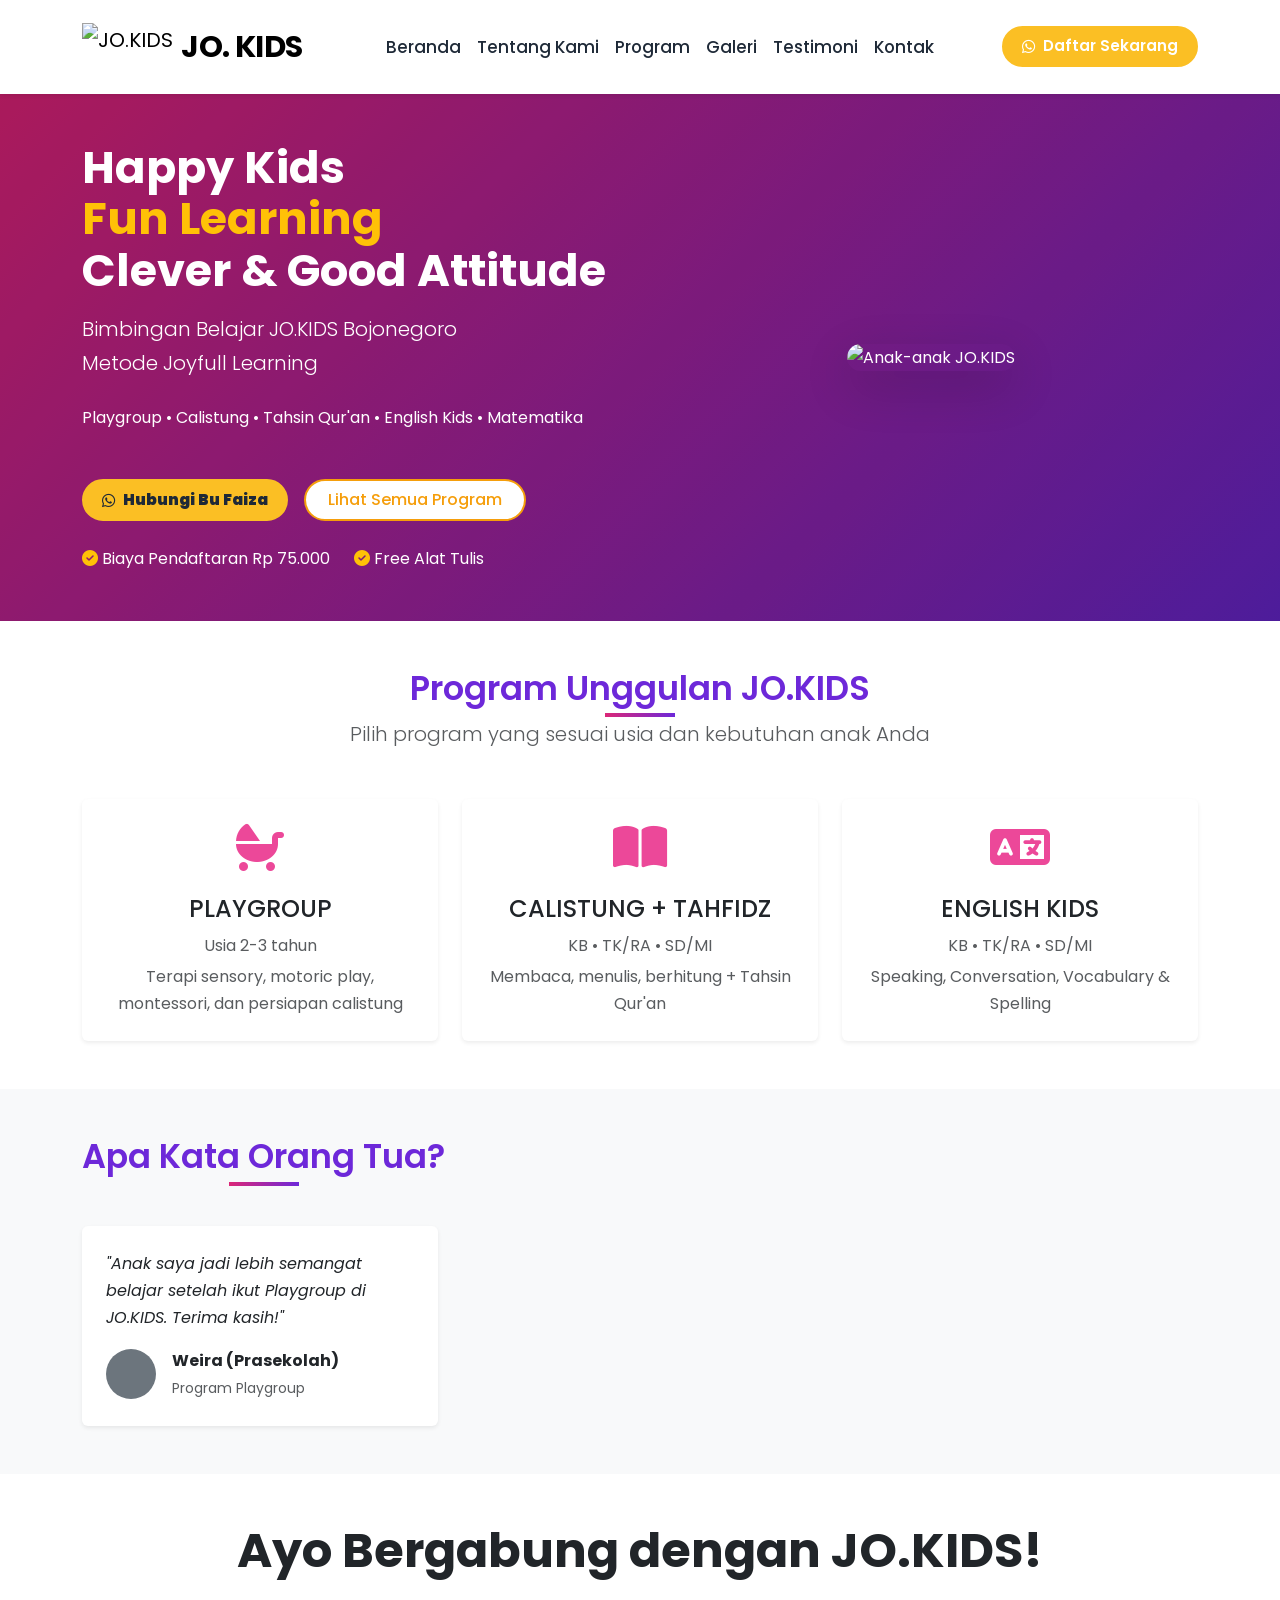
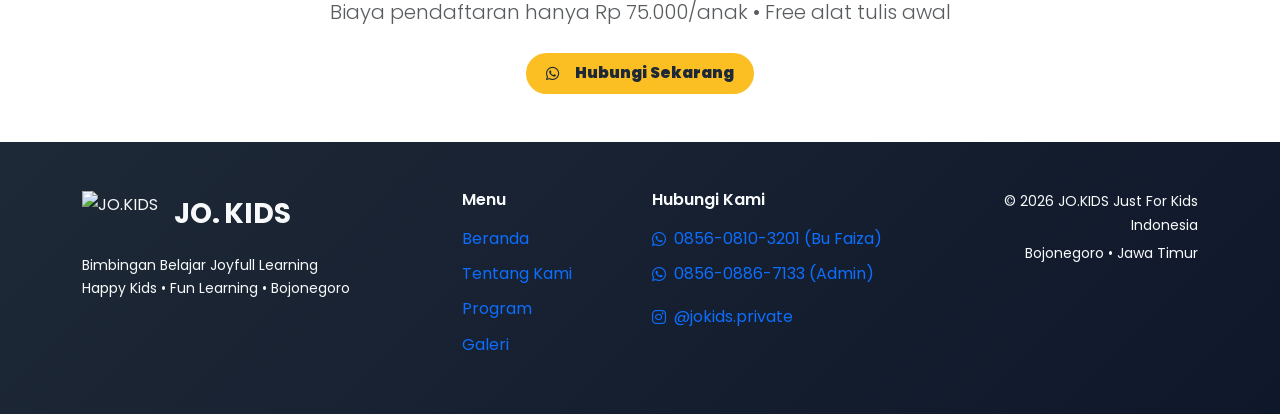
==== index.html @ 8c490994 "push ke git hub" ====
<!DOCTYPE html>
<html lang="id">

<head>
    <meta charset="UTF-8">
    <meta name="viewport" content="width=device-width, initial-scale=1.0">
    <meta name="description" content="JO.KIDS - Bimbingan Belajar Joyfull Learning di Bojonegoro">
    <title>JO.KIDS | Just For Kids Indonesia - Belajar Asyik & Menyenangkan</title>

    <!-- Bootstrap 5 -->
    <link href="https://cdn.jsdelivr.net/npm/bootstrap@5.3.3/dist/css/bootstrap.min.css" rel="stylesheet">
    <!-- Font Awesome -->
    <link rel="stylesheet" href="https://cdnjs.cloudflare.com/ajax/libs/font-awesome/6.5.1/css/all.min.css">
    <!-- Custom CSS -->
    <link rel="stylesheet" href="assets/css/style.css">
</head>

<body class="bg-light d-flex flex-column min-vh-100">

    <!-- Navbar Placeholder -->
    <div id="navbar-placeholder"></div>

    <!-- HERO SECTION - RATA KIRI -->
    <section class="hero-bg py-5">
        <div class="container">
            <div class="row align-items-center g-5">
                <div class="col-lg-6">
                    <h1 class="display-4 fw-bold mb-3">
                        Happy Kids<br>
                        <span class="text-warning">Fun Learning</span><br>
                        Clever &amp; Good Attitude
                    </h1>
                    <p class="lead mb-4">
                        Bimbingan Belajar JO.KIDS Bojonegoro<br>
                        Metode Joyfull Learning
                    </p>
                    <p class="mb-5">
                        Playgroup • Calistung • Tahsin Qur'an • English Kids • Matematika
                    </p>

                    <div class="d-flex flex-wrap gap-3">
                        <a href="https://wa.me/085608103201" target="_blank"
                            class="btn btn-whatsapp d-flex align-items-center gap-2">
                            <i class="fab fa-whatsapp"></i>
                            <div>
                                <strong>Hubungi Bu Faiza</strong><br>
                            </div>
                        </a>

                        <a href="/pages/programs/index.html" class="btn btn-outline-primary">
                            Lihat Semua Program
                        </a>
                    </div>

                    <div class="mt-4 d-flex gap-4 text-white">
                        <div><i class="fas fa-check-circle text-warning"></i> Biaya Pendaftaran Rp 75.000</div>
                        <div><i class="fas fa-check-circle text-warning"></i> Free Alat Tulis</div>
                    </div>
                </div>

                <div class="col-lg-6 text-center">
                    <img src="https://source.unsplash.com/random/700x600/?happy-kids-classroom" alt="Anak-anak JO.KIDS"
                        class="img-fluid rounded-4 shadow-lg">
                </div>
            </div>
        </div>
    </section>

    <!-- PROGRAM UNGGULAN - PAKAI BOOTSTRAP CARD -->
    <section class="py-5 bg-white">
        <div class="container">
            <div class="text-center mb-5">
                <h2 class="section-title display-5">Program Unggulan JO.KIDS</h2>
                <p class="lead text-muted">Pilih program yang sesuai usia dan kebutuhan anak Anda</p>
            </div>

            <div class="row g-4">
                <!-- Playgroup -->
                <div class="col-lg-4 col-md-6">
                    <div class="card h-100 border-0 shadow-sm">
                        <div class="card-body text-center p-4">
                            <i class="fas fa-baby-carriage fa-3x text-pink mb-4"></i>
                            <h4 class="card-title">PLAYGROUP</h4>
                            <p class="text-muted mb-1">Usia 2-3 tahun</p>
                            <p class="card-text text-muted">
                                Terapi sensory, motoric play, montessori, dan persiapan calistung
                            </p>
                        </div>
                    </div>
                </div>

                <!-- Calistung + Tahfidz -->
                <div class="col-lg-4 col-md-6">
                    <div class="card h-100 border-0 shadow-sm">
                        <div class="card-body text-center p-4">
                            <i class="fas fa-book-open fa-3x text-purple mb-4"></i>
                            <h4 class="card-title">CALISTUNG + TAHFIDZ</h4>
                            <p class="text-muted mb-1">KB • TK/RA • SD/MI</p>
                            <p class="card-text text-muted">
                                Membaca, menulis, berhitung + Tahsin Qur'an
                            </p>
                        </div>
                    </div>
                </div>

                <!-- English Kids -->
                <div class="col-lg-4 col-md-6">
                    <div class="card h-100 border-0 shadow-sm">
                        <div class="card-body text-center p-4">
                            <i class="fas fa-language fa-3x text-teal mb-4"></i>
                            <h4 class="card-title">ENGLISH KIDS</h4>
                            <p class="text-muted mb-1">KB • TK/RA • SD/MI</p>
                            <p class="card-text text-muted">
                                Speaking, Conversation, Vocabulary &amp; Spelling
                            </p>
                        </div>
                    </div>
                </div>
            </div>
        </div>
    </section>

    <!-- TESTIMONIAL - BACKGROUND WARNA -->
    <section class="py-5 testimonial-section">
        <div class="container">
            <h2 class="section-title text-center display-5 mb-5">Apa Kata Orang Tua?</h2>
            <div class="row g-4">
                <div class="col-md-4">
                    <div class="card h-100 border-0 shadow-sm p-4">
                        <p class="fst-italic">"Anak saya jadi lebih semangat belajar setelah ikut Playgroup di JO.KIDS.
                            Terima kasih!"</p>
                        <div class="d-flex align-items-center mt-auto">
                            <div class="flex-shrink-0">
                                <div class="rounded-circle bg-secondary" style="width:50px;height:50px;"></div>
                            </div>
                            <div class="ms-3">
                                <strong>Weira (Prasekolah)</strong><br>
                                <small class="text-muted">Program Playgroup</small>
                            </div>
                        </div>
                    </div>
                </div>
            </div>
        </div>
    </section>

    <!-- CTA AKHIR - TANPA BACKGROUND WARNA -->
    <section class="py-5 bg-white">
        <div class="container text-center">
            <h2 class="display-5 fw-bold mb-3 text-dark">Ayo Bergabung dengan JO.KIDS!</h2>
            <p class="lead mb-4 text-muted">Biaya pendaftaran hanya Rp 75.000/anak • Free alat tulis awal</p>

            <a href="https://wa.me/085608103201" target="_blank"
                class="btn btn-whatsapp btn-md d-inline-flex align-items-center gap-3">
                <i class="fab fa-whatsapp"></i>
                <div class="text-start">
                    <strong>Hubungi Sekarang</strong><br>
                </div>
            </a>
        </div>
    </section>

    <!-- Footer Placeholder -->
    <div id="footer-placeholder" class="mt-auto"></div>

    <script src="https://cdn.jsdelivr.net/npm/bootstrap@5.3.3/dist/js/bootstrap.bundle.min.js"></script>
    <script src="assets/js/main.js"></script>
    <script src="assets/js/navbar.js"></script>
    <script src="assets/js/footer.js"></script>
</body>

</html>
---- assets/css/style.css ----
/* =============================================
   JO.KIDS - CSS FINAL (Clean & Organized)
   ============================================= */

@import url('https://fonts.googleapis.com/css2?family=Poppins:wght@400;500;600;700&display=swap');

:root {
    --pink: #db2777;
    --purple: #6d28d9;
    --dark: #1e2937;
}

/* ====================== GLOBAL ====================== */
* {
    margin: 0;
    padding: 0;
    box-sizing: border-box;
}

body {
    font-family: 'Poppins', sans-serif;
    line-height: 1.7;
    color: #333;
}

/* ====================== NAVBAR ====================== */
.navbar {
    padding: 16px 0;
    box-shadow: 0 4px 15px rgba(0, 0, 0, 0.07);
}

.navbar-brand img {
    height: 48px;
}

.navbar-brand span {
    font-size: 1.9rem;
    font-weight: 700;
    letter-spacing: -0.5px;
}

.nav-link {
    font-weight: 500;
    color: var(--dark) !important;
    font-size: 1.05rem;
    padding: 10px 18px;
}

.nav-link:hover,
.nav-link.active {
    color: var(--pink) !important;
}

/* ====================== HERO ====================== */
.hero-bg {
    background: linear-gradient(135deg, #c81e6b, #5b21b6);
    color: white;
    padding: 140px 0 120px;
    position: relative;
}

.hero-bg::before {
    content: '';
    position: absolute;
    top: 0;
    left: 0;
    width: 100%;
    height: 100%;
    background: rgba(0, 0, 0, 0.15);
    z-index: 1;
}

.hero-bg>* {
    position: relative;
    z-index: 2;
}

.hero-bg h1 {
    font-size: 2.8rem;
    font-weight: 700;
    line-height: 1.15;
    text-align: left;
}

/* ====================== BUTTONS ====================== */
.btn-whatsapp {
    background-color: #fbbf24;
    color: #1e2937;
    border: 2px solid #fbbf24;
    font-weight: 600;
    border-radius: 50px;
    padding: 7px 18px;
    font-size: 0.95rem;
    transition: all 0.3s ease;
}

.btn-whatsapp:hover {
    background-color: #f59e0b;
    color: white;
    transform: scale(1.05);
}

.btn-outline-primary {
    background-color: white;
    color: #f59e0b;
    border: 2px solid #f59e0b;
    font-weight: 500;
    border-radius: 50px;
    padding: 7px 22px;
    transition: all 0.3s ease;
}

.btn-outline-primary:hover {
    background-color: #f59e0b;
    color: white;
}

/* ====================== SECTION TITLE ====================== */
.section-title {
    color: var(--purple);
    font-size: 2.1rem;
    font-weight: 600;
    position: relative;
    display: inline-block;
}

.section-title:after {
    content: '';
    position: absolute;
    bottom: -8px;
    left: 50%;
    transform: translateX(-50%);
    width: 70px;
    height: 3.5px;
    background: linear-gradient(to right, var(--pink), var(--purple));
}

/* ====================== PROGRAM UNGGULAN - RE-DESAIN TOTAL FRESH ====================== */
.fresh-program {
    display: flex;
    gap: 24px;
    padding: 32px 28px;
    background: white;
    border-radius: 24px;
    box-shadow: 0 10px 35px rgba(0, 0, 0, 0.07);
    transition: all 0.4s ease;
    height: 100%;
    align-items: flex-start;
}

.fresh-program:hover {
    transform: translateY(-12px);
    box-shadow: 0 25px 50px rgba(219, 39, 119, 0.18);
}

.fresh-icon {
    font-size: 3.5rem;
    flex-shrink: 0;
    width: 75px;
}

.fresh-program h4 {
    font-size: 1.45rem;
    font-weight: 700;
    margin-bottom: 6px;
}

.fresh-program p {
    font-size: 0.98rem;
    line-height: 1.5;
}

/* ====================== FOOTER ====================== */
footer {
    background: linear-gradient(135deg, #1e2937, #0f172a);
    color: #e2e8f0;
    padding: 70px 0 40px;
}

footer a:hover {
    color: #ec4899;
}

/* ====================== RESPONSIVE ====================== */
@media (max-width: 992px) {
    .hero-bg h1 {
        font-size: 2.4rem;
    }
}

@media (max-width: 768px) {
    .hero-bg {
        padding: 100px 0 80px;
    }
}

/* Utility */
.bg-light {
    background-color: #f8f9fa !important;
}

/* ====================== WARNA ICON PROGRAM ====================== */

/* Playgroup - Pink */
.card:nth-child(1) i {
    color: #ec4899 !important;
}

/* Calistung + Tahfidz - Ungu */
.card:nth-child(2) i {
    color: #6d28d9 !important;
}

/* English Kids - Teal / Biru Muda */
.card:nth-child(3) i {
    color: #14b8a6 !important;
}

/* Bonus: Icon lebih besar saat hover */
.card i {
    transition: all 0.3s ease;
}

.card:hover i {
    transform: scale(1.2);
}

/* ====================== ANIMASI CARD PROGRAM UNGGULAN ====================== */
.card {
    transition: all 0.4s cubic-bezier(0.4, 0, 0.2, 1);
}

.card:hover {
    transform: translateY(-18px);
    box-shadow: 0 25px 50px rgba(0, 0, 0, 0.15);
}

.card i {
    transition: all 0.4s cubic-bezier(0.4, 0, 0.2, 1);
}

.card:hover i {
    transform: scale(1.2) rotate(8deg);
}
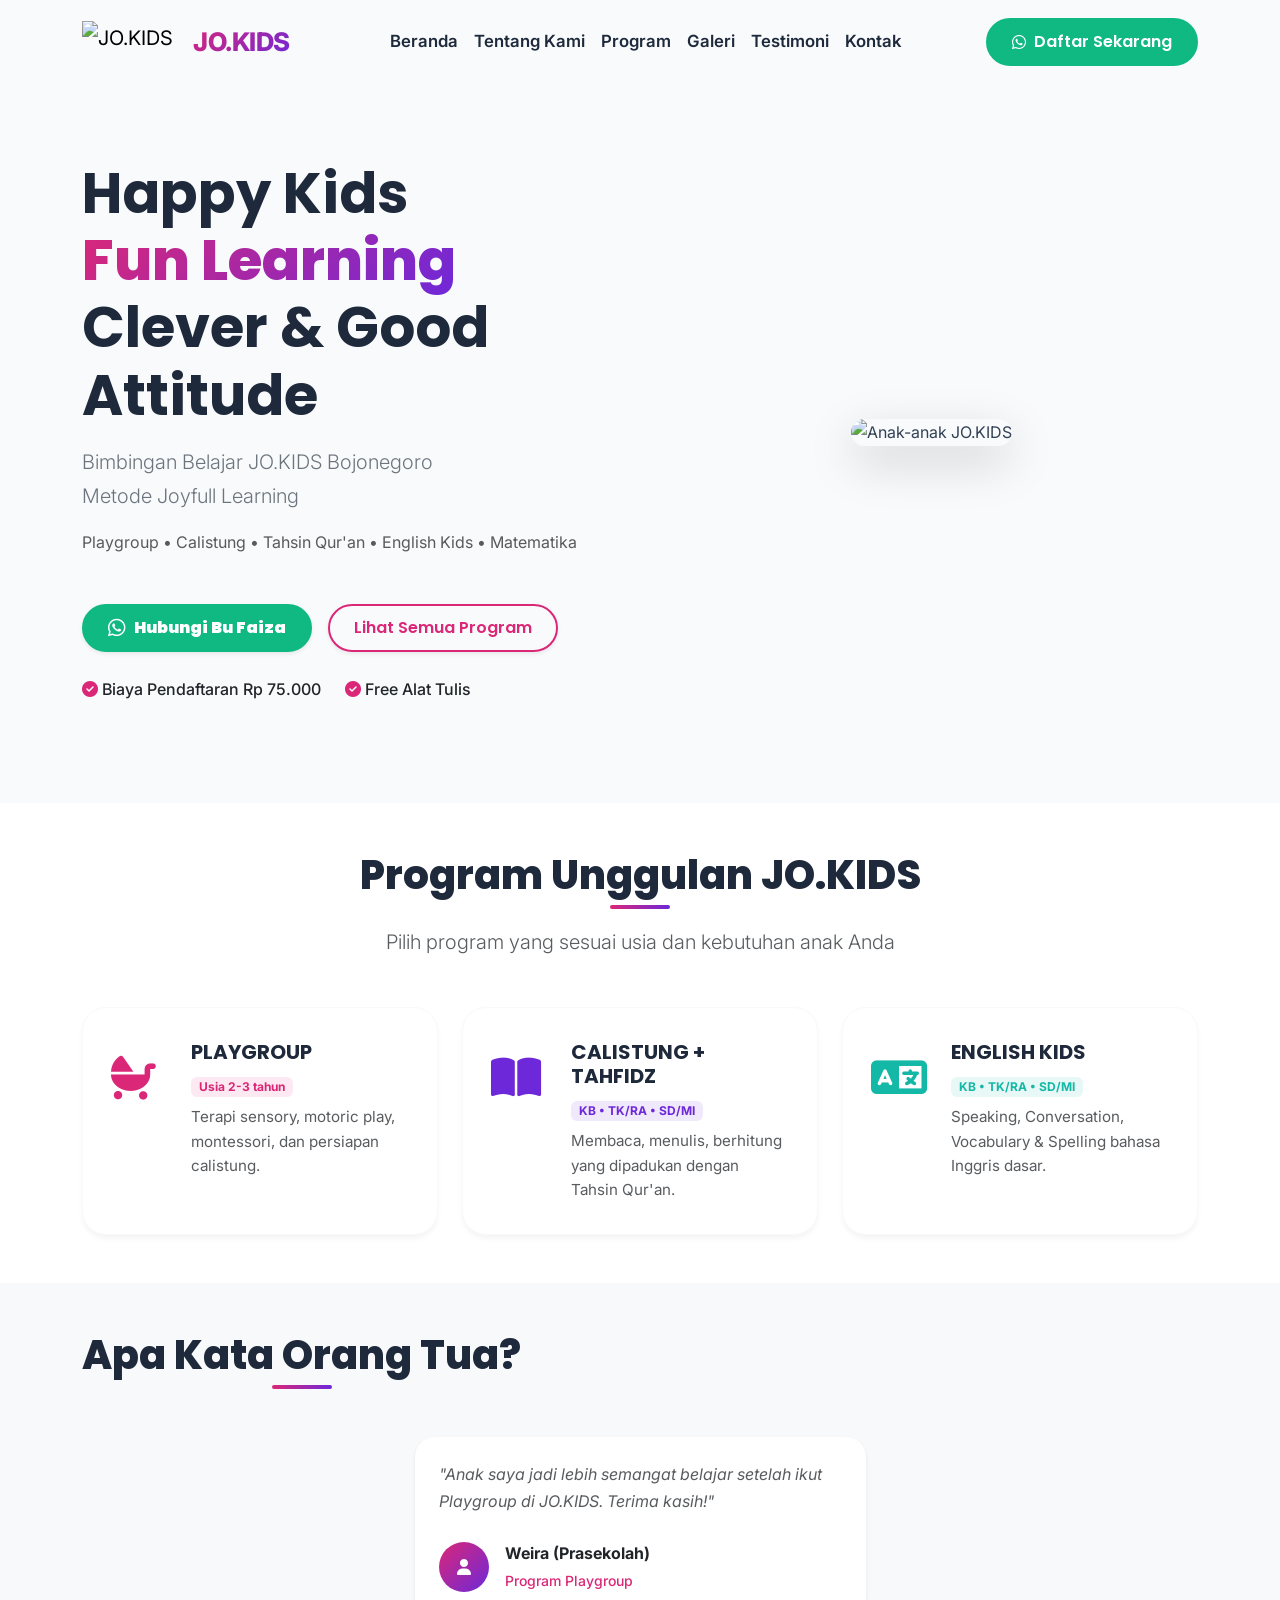
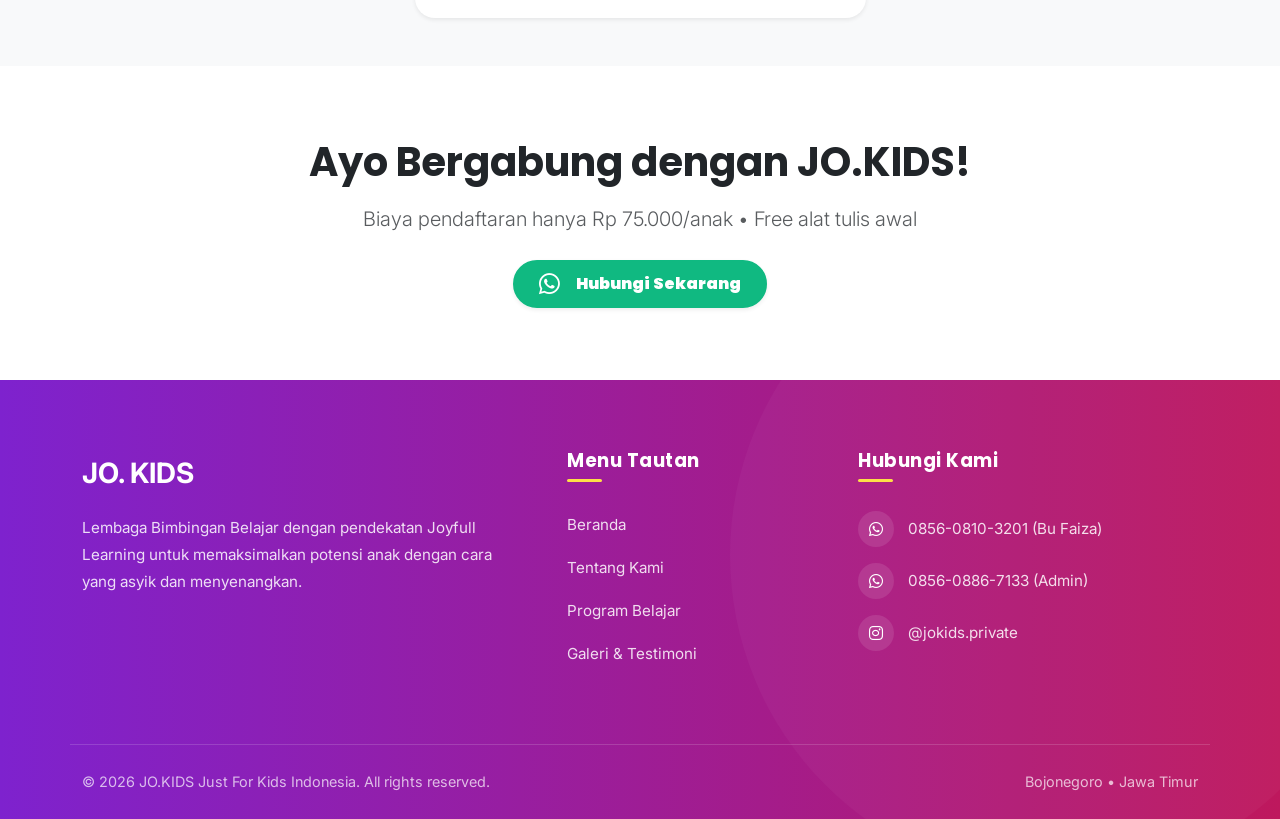
==== commit 83df58a3: "update jokids tampilan" ====
--- a/index.html
+++ b/index.html
@@ -20,70 +20,74 @@
     <!-- Navbar Placeholder -->
     <div id="navbar-placeholder"></div>
 
-    <!-- HERO SECTION - RATA KIRI -->
-    <section class="hero-bg py-5">
+    <!-- HERO SECTION - HAPUS py-5 AGAR TIDAK NABRAK NAVBAR -->
+    <section class="hero-bg">
         <div class="container">
             <div class="row align-items-center g-5">
                 <div class="col-lg-6">
-                    <h1 class="display-4 fw-bold mb-3">
+                    <h1 class="display-4 fw-bold mb-3 hero-title">
                         Happy Kids<br>
-                        <span class="text-warning">Fun Learning</span><br>
+                        <span class="text-gradient">Fun Learning</span><br>
                         Clever &amp; Good Attitude
                     </h1>
-                    <p class="lead mb-4">
+                    <p class="lead mb-3 text-secondary">
                         Bimbingan Belajar JO.KIDS Bojonegoro<br>
                         Metode Joyfull Learning
                     </p>
-                    <p class="mb-5">
+                    <p class="mb-5 text-muted">
                         Playgroup • Calistung • Tahsin Qur'an • English Kids • Matematika
                     </p>
 
                     <div class="d-flex flex-wrap gap-3">
                         <a href="https://wa.me/085608103201" target="_blank"
-                            class="btn btn-whatsapp d-flex align-items-center gap-2">
-                            <i class="fab fa-whatsapp"></i>
+                            class="btn btn-whatsapp d-flex align-items-center gap-2 shadow-sm">
+                            <i class="fab fa-whatsapp fs-5"></i>
                             <div>
-                                <strong>Hubungi Bu Faiza</strong><br>
+                                <strong>Hubungi Bu Faiza</strong>
                             </div>
                         </a>
 
-                        <a href="/pages/programs/index.html" class="btn btn-outline-primary">
+                        <a href="pages/programs/index.html" class="btn btn-outline-primary shadow-sm">
                             Lihat Semua Program
                         </a>
                     </div>
 
-                    <div class="mt-4 d-flex gap-4 text-white">
-                        <div><i class="fas fa-check-circle text-warning"></i> Biaya Pendaftaran Rp 75.000</div>
-                        <div><i class="fas fa-check-circle text-warning"></i> Free Alat Tulis</div>
+                    <!-- Info Ekstra - Warna disesuaikan untuk background terang -->
+                    <div class="mt-4 d-flex gap-4 text-dark fw-medium">
+                        <div><i class="fas fa-check-circle text-pink"></i> Biaya Pendaftaran Rp 75.000</div>
+                        <div><i class="fas fa-check-circle text-pink"></i> Free Alat Tulis</div>
                     </div>
                 </div>
 
                 <div class="col-lg-6 text-center">
-                    <img src="https://source.unsplash.com/random/700x600/?happy-kids-classroom" alt="Anak-anak JO.KIDS"
-                        class="img-fluid rounded-4 shadow-lg">
+                    <!-- Tambahkan sedikit efek float pada gambar agar terasa hidup -->
+                    <img src="https://images.unsplash.com/photo-1503676260728-1c00da094a0b?q=80&w=700&auto=format&fit=crop"
+                        alt="Anak-anak JO.KIDS" class="img-fluid rounded-4 shadow-lg hero-img">
                 </div>
             </div>
         </div>
     </section>
 
-    <!-- PROGRAM UNGGULAN - PAKAI BOOTSTRAP CARD -->
+    <!-- PROGRAM UNGGULAN - MENGGUNAKAN CLASS .FRESH-PROGRAM -->
     <section class="py-5 bg-white">
         <div class="container">
             <div class="text-center mb-5">
-                <h2 class="section-title display-5">Program Unggulan JO.KIDS</h2>
-                <p class="lead text-muted">Pilih program yang sesuai usia dan kebutuhan anak Anda</p>
+                <h2 class="section-title display-6">Program Unggulan JO.KIDS</h2>
+                <p class="lead text-muted mt-2">Pilih program yang sesuai usia dan kebutuhan anak Anda</p>
             </div>
 
-            <div class="row g-4">
+            <div class="row g-4 align-items-stretch">
                 <!-- Playgroup -->
                 <div class="col-lg-4 col-md-6">
-                    <div class="card h-100 border-0 shadow-sm">
-                        <div class="card-body text-center p-4">
-                            <i class="fas fa-baby-carriage fa-3x text-pink mb-4"></i>
-                            <h4 class="card-title">PLAYGROUP</h4>
-                            <p class="text-muted mb-1">Usia 2-3 tahun</p>
-                            <p class="card-text text-muted">
-                                Terapi sensory, motoric play, montessori, dan persiapan calistung
+                    <div class="fresh-program border border-light">
+                        <div class="fresh-icon" style="color: var(--pink);">
+                            <i class="fas fa-baby-carriage"></i>
+                        </div>
+                        <div>
+                            <h4>PLAYGROUP</h4>
+                            <span class="badge bg-pink-light text-pink mb-2">Usia 2-3 tahun</span>
+                            <p class="text-muted mb-0">
+                                Terapi sensory, motoric play, montessori, dan persiapan calistung.
                             </p>
                         </div>
                     </div>
@@ -91,13 +95,15 @@
 
                 <!-- Calistung + Tahfidz -->
                 <div class="col-lg-4 col-md-6">
-                    <div class="card h-100 border-0 shadow-sm">
-                        <div class="card-body text-center p-4">
-                            <i class="fas fa-book-open fa-3x text-purple mb-4"></i>
-                            <h4 class="card-title">CALISTUNG + TAHFIDZ</h4>
-                            <p class="text-muted mb-1">KB • TK/RA • SD/MI</p>
-                            <p class="card-text text-muted">
-                                Membaca, menulis, berhitung + Tahsin Qur'an
+                    <div class="fresh-program border border-light">
+                        <div class="fresh-icon" style="color: var(--purple);">
+                            <i class="fas fa-book-open"></i>
+                        </div>
+                        <div>
+                            <h4>CALISTUNG + TAHFIDZ</h4>
+                            <span class="badge bg-purple-light text-purple mb-2">KB • TK/RA • SD/MI</span>
+                            <p class="text-muted mb-0">
+                                Membaca, menulis, berhitung yang dipadukan dengan Tahsin Qur'an.
                             </p>
                         </div>
                     </div>
@@ -105,13 +111,15 @@
 
                 <!-- English Kids -->
                 <div class="col-lg-4 col-md-6">
-                    <div class="card h-100 border-0 shadow-sm">
-                        <div class="card-body text-center p-4">
-                            <i class="fas fa-language fa-3x text-teal mb-4"></i>
-                            <h4 class="card-title">ENGLISH KIDS</h4>
-                            <p class="text-muted mb-1">KB • TK/RA • SD/MI</p>
-                            <p class="card-text text-muted">
-                                Speaking, Conversation, Vocabulary &amp; Spelling
+                    <div class="fresh-program border border-light">
+                        <div class="fresh-icon" style="color: var(--teal);">
+                            <i class="fas fa-language"></i>
+                        </div>
+                        <div>
+                            <h4>ENGLISH KIDS</h4>
+                            <span class="badge bg-teal-light text-teal mb-2">KB • TK/RA • SD/MI</span>
+                            <p class="text-muted mb-0">
+                                Speaking, Conversation, Vocabulary & Spelling bahasa Inggris dasar.
                             </p>
                         </div>
                     </div>
@@ -120,22 +128,26 @@
         </div>
     </section>
 
-    <!-- TESTIMONIAL - BACKGROUND WARNA -->
-    <section class="py-5 testimonial-section">
+    <!-- TESTIMONIAL -->
+    <section class="py-5 testimonial-section bg-light">
         <div class="container">
-            <h2 class="section-title text-center display-5 mb-5">Apa Kata Orang Tua?</h2>
-            <div class="row g-4">
-                <div class="col-md-4">
-                    <div class="card h-100 border-0 shadow-sm p-4">
-                        <p class="fst-italic">"Anak saya jadi lebih semangat belajar setelah ikut Playgroup di JO.KIDS.
-                            Terima kasih!"</p>
+            <h2 class="section-title text-center display-6 mb-5">Apa Kata Orang Tua?</h2>
+            <div class="row g-4 justify-content-center">
+                <div class="col-md-5">
+                    <div class="card h-100 border-0 shadow-sm p-4 testimo-card">
+                        <p class="fst-italic text-muted mb-4">"Anak saya jadi lebih semangat belajar setelah ikut
+                            Playgroup di JO.KIDS. Terima kasih!"</p>
                         <div class="d-flex align-items-center mt-auto">
                             <div class="flex-shrink-0">
-                                <div class="rounded-circle bg-secondary" style="width:50px;height:50px;"></div>
+                                <!-- Placeholder untuk foto testimoni -->
+                                <div class="rounded-circle d-flex justify-content-center align-items-center text-white"
+                                    style="width:50px;height:50px; background: linear-gradient(135deg, var(--pink), var(--purple));">
+                                    <i class="fas fa-user"></i>
+                                </div>
                             </div>
                             <div class="ms-3">
-                                <strong>Weira (Prasekolah)</strong><br>
-                                <small class="text-muted">Program Playgroup</small>
+                                <strong class="text-dark">Weira (Prasekolah)</strong><br>
+                                <small class="text-pink fw-medium">Program Playgroup</small>
                             </div>
                         </div>
                     </div>
@@ -144,17 +156,17 @@
         </div>
     </section>
 
-    <!-- CTA AKHIR - TANPA BACKGROUND WARNA -->
+    <!-- CTA AKHIR -->
     <section class="py-5 bg-white">
-        <div class="container text-center">
-            <h2 class="display-5 fw-bold mb-3 text-dark">Ayo Bergabung dengan JO.KIDS!</h2>
+        <div class="container text-center py-4">
+            <h2 class="display-6 fw-bold mb-3 text-dark">Ayo Bergabung dengan JO.KIDS!</h2>
             <p class="lead mb-4 text-muted">Biaya pendaftaran hanya Rp 75.000/anak • Free alat tulis awal</p>
 
             <a href="https://wa.me/085608103201" target="_blank"
-                class="btn btn-whatsapp btn-md d-inline-flex align-items-center gap-3">
-                <i class="fab fa-whatsapp"></i>
+                class="btn btn-whatsapp btn-lg d-inline-flex align-items-center gap-3 shadow-sm px-4">
+                <i class="fab fa-whatsapp fs-4"></i>
                 <div class="text-start">
-                    <strong>Hubungi Sekarang</strong><br>
+                    <strong class="d-block">Hubungi Sekarang</strong>
                 </div>
             </a>
         </div>
--- a/assets/css/style.css
+++ b/assets/css/style.css
@@ -2,12 +2,14 @@
    JO.KIDS - CSS FINAL (Clean & Organized)
    ============================================= */
 
-@import url('https://fonts.googleapis.com/css2?family=Poppins:wght@400;500;600;700&display=swap');
+@import url('https://fonts.googleapis.com/css2?family=Poppins:wght@400;500;600;700;800&family=Inter:wght@400;500&display=swap');
 
 :root {
     --pink: #db2777;
     --purple: #6d28d9;
-    --dark: #1e2937;
+    --teal: #14b8a6;
+    --dark: #1e293b;
+    --light-bg: #f8fafc;
 }
 
 /* ====================== GLOBAL ====================== */
@@ -18,32 +20,113 @@
 }
 
 body {
+    font-family: 'Inter', sans-serif;
+    line-height: 1.7;
+    color: #334155;
+    background-color: var(--light-bg);
+    /* Set padding 0 di body, biarkan Hero Section yang mengatur jarak aman */
+    padding-top: 0;
+}
+
+h1,
+h2,
+h3,
+h4,
+h5,
+h6 {
     font-family: 'Poppins', sans-serif;
-    line-height: 1.7;
-    color: #333;
-}
-
-/* ====================== NAVBAR ====================== */
+    color: var(--dark);
+}
+
+/* Utility Warna Khusus & Badge */
+.text-pink {
+    color: var(--pink) !important;
+}
+
+.text-purple {
+    color: var(--purple) !important;
+}
+
+.text-teal {
+    color: var(--teal) !important;
+}
+
+.bg-pink-light {
+    background-color: rgba(219, 39, 119, 0.1) !important;
+}
+
+.bg-purple-light {
+    background-color: rgba(109, 40, 217, 0.1) !important;
+}
+
+.bg-teal-light {
+    background-color: rgba(20, 184, 166, 0.1) !important;
+}
+
+
+/* ====================== NAVBAR (State Awal: Transparan) ====================== */
 .navbar {
-    padding: 16px 0;
-    box-shadow: 0 4px 15px rgba(0, 0, 0, 0.07);
+    padding: 15px 0;
+    /* Ukuran padding dibuat tetap 15px */
+    background-color: transparent !important;
+    box-shadow: none;
+    border-bottom: none;
+    position: fixed;
+    top: 0;
+    width: 100%;
+    z-index: 1050;
+    transition: all 0.4s ease-in-out;
+}
+
+.navbar-brand {
+    display: flex;
+    align-items: center;
+    gap: 12px;
+    text-decoration: none;
 }
 
 .navbar-brand img {
-    height: 48px;
+    height: 42px;
+    /* Ukuran gambar tetap */
+    object-fit: contain;
 }
 
 .navbar-brand span {
-    font-size: 1.9rem;
-    font-weight: 700;
+    font-size: 1.6rem;
+    /* Ukuran teks logo tetap */
+    font-weight: 800;
     letter-spacing: -0.5px;
+    background: linear-gradient(135deg, var(--pink), var(--purple));
+    -webkit-background-clip: text;
+    -webkit-text-fill-color: transparent;
+    transition: all 0.4s ease;
 }
 
 .nav-link {
-    font-weight: 500;
+    font-weight: 600;
     color: var(--dark) !important;
     font-size: 1.05rem;
     padding: 10px 18px;
+    position: relative;
+    transition: all 0.3s ease;
+}
+
+.nav-link::after {
+    content: '';
+    position: absolute;
+    width: 0;
+    height: 3px;
+    bottom: 2px;
+    left: 50%;
+    background: linear-gradient(to right, var(--pink), var(--purple));
+    transition: all 0.3s ease;
+    transform: translateX(-50%);
+    border-radius: 2px;
+}
+
+.nav-link:hover::after,
+.nav-link.active::after {
+    width: 60%;
 }
 
 .nav-link:hover,
@@ -51,194 +134,406 @@
     color: var(--pink) !important;
 }
 
-/* ====================== HERO ====================== */
+.navbar-toggler i {
+    color: var(--dark);
+    transition: color 0.3s ease;
+}
+
+/* ====================== NAVBAR (State Saat Di-Scroll: GRADASI ALA FOOTER) ====================== */
+.navbar.scrolled {
+    padding: 15px 0;
+    /* Ini rahasianya: Gradasi persis seperti footer! */
+    background: linear-gradient(to right, #7e22ce, #be185d) !important;
+    box-shadow: 0 4px 20px rgba(0, 0, 0, 0.15);
+    /* Menghilangkan border gradasi bawah karena background-nya sudah gradasi */
+    border-image: none;
+    border-bottom: none;
+}
+
+/* Teks Logo jadi putih bersih saat di-scroll */
+.navbar.scrolled .navbar-brand span {
+    background: none !important;
+    -webkit-text-fill-color: #ffffff !important;
+    color: #ffffff !important;
+    font-size: 1.6rem;
+}
+
+/* Teks Menu jadi putih agak transparan */
+.navbar.scrolled .nav-link {
+    color: rgba(255, 255, 255, 0.9) !important;
+}
+
+/* Teks Menu jadi putih solid saat di-hover/aktif */
+.navbar.scrolled .nav-link:hover,
+.navbar.scrolled .nav-link.active {
+    color: #ffffff !important;
+}
+
+/* Garis bawah menu saat di-hover menjadi kuning agar kontras dengan gradasi background */
+.navbar.scrolled .nav-link::after {
+    background: #fde047;
+}
+
+/* Icon Hamburger (Mobile) jadi putih */
+.navbar.scrolled .navbar-toggler i {
+    color: #ffffff;
+}
+
+/* ====================== TOMBOL WA DI NAVBAR SAAT DI-SCROLL ====================== */
+/* Tombol diubah menjadi Outline Putih agar elegan di atas background gradasi */
+.navbar.scrolled .btn-whatsapp {
+    background-color: transparent !important;
+    color: #ffffff !important;
+    border: 2px solid #ffffff !important;
+}
+
+/* Saat di-hover, tombol WA jadi kuning */
+.navbar.scrolled .btn-whatsapp:hover {
+    background-color: #fde047 !important;
+    border-color: #fde047 !important;
+    color: #1e293b !important;
+    /* Teks jadi gelap agar terbaca jelas di atas kuning */
+}
+
+/* ====================== TOMBOL NAVBAR FIX ====================== */
+.btn-whatsapp {
+    background-color: #10b981;
+    color: #ffffff !important;
+    /* Paksa warna teks jadi putih di awal */
+    border: 2px solid #10b981;
+    font-family: 'Poppins', sans-serif;
+    font-weight: 600;
+    padding: 8px 24px;
+    font-size: 1rem;
+    transition: all 0.3s ease;
+}
+
+.btn-whatsapp:hover {
+    background-color: #059669;
+    border-color: #059669;
+    color: #ffffff !important;
+    transform: translateY(-3px);
+    box-shadow: 0 10px 20px rgba(16, 185, 129, 0.2);
+}
+
+.navbar.scrolled .btn-whatsapp {
+    background-color: #ffffff !important;
+    color: var(--purple) !important;
+    /* Saat scroll, teks tombol WA jadi ungu */
+    border: 2px solid #ffffff !important;
+}
+
+.navbar.scrolled .btn-whatsapp:hover {
+    background-color: #fde047 !important;
+    border-color: #fde047 !important;
+    color: var(--dark) !important;
+}
+
+/* ====================== HERO SECTION (Perbaikan Nabrak) ====================== */
 .hero-bg {
-    background: linear-gradient(135deg, #c81e6b, #5b21b6);
-    color: white;
-    padding: 140px 0 120px;
+    background-color: var(--light-bg);
     position: relative;
-}
-
-.hero-bg::before {
-    content: '';
-    position: absolute;
-    top: 0;
-    left: 0;
-    width: 100%;
-    height: 100%;
-    background: rgba(0, 0, 0, 0.15);
-    z-index: 1;
-}
-
-.hero-bg>* {
-    position: relative;
-    z-index: 2;
-}
-
-.hero-bg h1 {
-    font-size: 2.8rem;
-    font-weight: 700;
-    line-height: 1.15;
-    text-align: left;
-}
+    /* PENTING: Padding 160px ini yang mendorong konten ke bawah agar tidak ditabrak Navbar */
+    padding: 160px 0 100px;
+    overflow: hidden;
+}
+
+.hero-title {
+    color: var(--dark);
+    font-weight: 800;
+    line-height: 1.2;
+}
+
+.text-gradient {
+    background: linear-gradient(135deg, var(--pink), var(--purple));
+    -webkit-background-clip: text;
+    -webkit-text-fill-color: transparent;
+    font-weight: 800 !important;
+}
+
+.hero-img {
+    animation: float 6s ease-in-out infinite;
+}
+
+@keyframes float {
+    0% {
+        transform: translateY(0px);
+    }
+
+    50% {
+        transform: translateY(-15px);
+    }
+
+    100% {
+        transform: translateY(0px);
+    }
+}
+
 
 /* ====================== BUTTONS ====================== */
 .btn-whatsapp {
-    background-color: #fbbf24;
-    color: #1e2937;
-    border: 2px solid #fbbf24;
+    background-color: #10b981;
+    color: white;
+    border: 2px solid #10b981;
+    font-family: 'Poppins', sans-serif;
     font-weight: 600;
     border-radius: 50px;
-    padding: 7px 18px;
-    font-size: 0.95rem;
+    padding: 10px 24px;
+    font-size: 1rem;
     transition: all 0.3s ease;
 }
 
 .btn-whatsapp:hover {
-    background-color: #f59e0b;
+    background-color: #059669;
+    border-color: #059669;
     color: white;
-    transform: scale(1.05);
+    transform: translateY(-3px);
+    box-shadow: 0 10px 20px rgba(16, 185, 129, 0.2);
 }
 
 .btn-outline-primary {
-    background-color: white;
-    color: #f59e0b;
-    border: 2px solid #f59e0b;
-    font-weight: 500;
+    background-color: transparent;
+    color: var(--pink);
+    border: 2px solid var(--pink);
+    font-family: 'Poppins', sans-serif;
+    font-weight: 600;
     border-radius: 50px;
-    padding: 7px 22px;
+    padding: 10px 24px;
     transition: all 0.3s ease;
 }
 
 .btn-outline-primary:hover {
-    background-color: #f59e0b;
+    background-color: var(--pink);
     color: white;
-}
+    transform: translateY(-3px);
+    box-shadow: 0 10px 20px rgba(219, 39, 119, 0.2);
+}
+
 
 /* ====================== SECTION TITLE ====================== */
 .section-title {
-    color: var(--purple);
-    font-size: 2.1rem;
-    font-weight: 600;
+    color: var(--dark);
+    font-weight: 800;
     position: relative;
     display: inline-block;
+    padding-bottom: 10px;
 }
 
 .section-title:after {
     content: '';
     position: absolute;
-    bottom: -8px;
+    bottom: 0;
     left: 50%;
     transform: translateX(-50%);
-    width: 70px;
-    height: 3.5px;
+    width: 60px;
+    height: 4px;
+    border-radius: 2px;
     background: linear-gradient(to right, var(--pink), var(--purple));
 }
 
-/* ====================== PROGRAM UNGGULAN - RE-DESAIN TOTAL FRESH ====================== */
+
+/* ====================== PROGRAM UNGGULAN ====================== */
 .fresh-program {
     display: flex;
-    gap: 24px;
+    gap: 20px;
     padding: 32px 28px;
     background: white;
     border-radius: 24px;
-    box-shadow: 0 10px 35px rgba(0, 0, 0, 0.07);
-    transition: all 0.4s ease;
+    box-shadow: 0 4px 6px -1px rgba(0, 0, 0, 0.05);
+    transition: all 0.4s cubic-bezier(0.4, 0, 0.2, 1);
     height: 100%;
     align-items: flex-start;
 }
 
 .fresh-program:hover {
-    transform: translateY(-12px);
-    box-shadow: 0 25px 50px rgba(219, 39, 119, 0.18);
+    transform: translateY(-8px);
+    box-shadow: 0 20px 40px rgba(0, 0, 0, 0.08);
 }
 
 .fresh-icon {
-    font-size: 3.5rem;
+    font-size: 2.8rem;
     flex-shrink: 0;
-    width: 75px;
+    width: 60px;
+    transition: transform 0.4s ease;
+}
+
+.fresh-program:hover .fresh-icon {
+    transform: scale(1.1) rotate(5deg);
 }
 
 .fresh-program h4 {
-    font-size: 1.45rem;
+    font-size: 1.25rem;
     font-weight: 700;
-    margin-bottom: 6px;
+    margin-bottom: 8px;
 }
 
 .fresh-program p {
-    font-size: 0.98rem;
-    line-height: 1.5;
-}
-
-/* ====================== FOOTER ====================== */
-footer {
-    background: linear-gradient(135deg, #1e2937, #0f172a);
-    color: #e2e8f0;
-    padding: 70px 0 40px;
-}
-
-footer a:hover {
-    color: #ec4899;
-}
+    font-size: 0.95rem;
+    line-height: 1.6;
+}
+
+
+/* ====================== TESTIMONIAL CARD ====================== */
+.testimo-card {
+    border-radius: 20px;
+    transition: all 0.3s ease;
+}
+
+.testimo-card:hover {
+    transform: translateY(-5px);
+    box-shadow: 0 15px 30px rgba(0, 0, 0, 0.06) !important;
+}
+
+/* ====================== FOOTER (Professional & Elegant) ====================== */
+.custom-footer {
+    background: linear-gradient(to right, #7e22ce, #be185d);
+    color: #ffffff;
+    padding: 70px 0 0 0;
+    /* Padding bawah kita nol-kan karena sudah diatur oleh .footer-bottom */
+    position: relative;
+    overflow: hidden;
+}
+
+/* Lingkaran raksasa dekoratif di background */
+.custom-footer::before {
+    content: '';
+    position: absolute;
+    top: -150px;
+    right: -100px;
+    width: 650px;
+    height: 650px;
+    background: rgba(255, 255, 255, 0.03);
+    /* Transparansi dibuat lebih soft */
+    border-radius: 50%;
+    z-index: 0;
+    pointer-events: none;
+}
+
+.relative-z-index {
+    position: relative;
+    z-index: 1;
+}
+
+/* Tipografi Judul Menu Footer */
+.custom-footer h6 {
+    font-family: 'Poppins', sans-serif;
+    font-size: 1.15rem;
+    color: #ffffff;
+    font-weight: 700;
+    margin-bottom: 1.8rem;
+    letter-spacing: 0.5px;
+    position: relative;
+    padding-bottom: 10px;
+}
+
+/* Aksen garis pendek di bawah judul (Kunci tampilan pro) */
+.custom-footer h6::after {
+    content: '';
+    position: absolute;
+    left: 0;
+    bottom: 0;
+    width: 35px;
+    height: 3px;
+    background-color: #fde047;
+    /* Warna kuning pastel */
+    border-radius: 2px;
+}
+
+.footer-text {
+    font-size: 0.95rem;
+    color: rgba(255, 255, 255, 0.85);
+    line-height: 1.8;
+}
+
+/* Style Link Footer */
+.footer-link {
+    color: rgba(255, 255, 255, 0.85);
+    text-decoration: none;
+    font-size: 0.95rem;
+    transition: all 0.3s ease;
+    display: inline-flex;
+    align-items: center;
+}
+
+.footer-link:hover {
+    color: #ffffff;
+    transform: translateX(6px);
+    /* Efek geser halus saat dihover */
+}
+
+/* Desain Icon Kontak yang Lebih Mewah */
+.footer-contact-icon {
+    width: 36px;
+    height: 36px;
+    display: flex;
+    align-items: center;
+    justify-content: center;
+    background: rgba(255, 255, 255, 0.1);
+    /* Latar transparan tipis */
+    border-radius: 50%;
+    margin-right: 14px;
+    font-size: 1rem;
+    color: #ffffff;
+    transition: all 0.3s ease;
+}
+
+/* Efek saat baris kontak di-hover */
+.footer-link:hover .footer-contact-icon {
+    background: #fde047;
+    color: #be185d;
+    transform: scale(1.1);
+}
+
+/* Area Copyright Terpisah (Garis pembatas tipis) */
+.footer-bottom {
+    margin-top: 60px;
+    padding: 25px 0;
+    border-top: 1px solid rgba(255, 255, 255, 0.15);
+    /* Garis batas ala corporate */
+    font-size: 0.9rem;
+    color: rgba(255, 255, 255, 0.7);
+}
+
+@media (max-width: 992px) {
+    .custom-footer h6::after {
+        left: 50%;
+        transform: translateX(-50%);
+    }
+
+    .custom-footer .text-md-end {
+        text-align: center !important;
+    }
+}
+
 
 /* ====================== RESPONSIVE ====================== */
 @media (max-width: 992px) {
-    .hero-bg h1 {
-        font-size: 2.4rem;
+    .hero-title {
+        font-size: 2.5rem;
     }
 }
 
 @media (max-width: 768px) {
     .hero-bg {
-        padding: 100px 0 80px;
-    }
-}
-
-/* Utility */
-.bg-light {
-    background-color: #f8f9fa !important;
-}
-
-/* ====================== WARNA ICON PROGRAM ====================== */
-
-/* Playgroup - Pink */
-.card:nth-child(1) i {
-    color: #ec4899 !important;
-}
-
-/* Calistung + Tahfidz - Ungu */
-.card:nth-child(2) i {
-    color: #6d28d9 !important;
-}
-
-/* English Kids - Teal / Biru Muda */
-.card:nth-child(3) i {
-    color: #14b8a6 !important;
-}
-
-/* Bonus: Icon lebih besar saat hover */
-.card i {
-    transition: all 0.3s ease;
-}
-
-.card:hover i {
-    transform: scale(1.2);
-}
-
-/* ====================== ANIMASI CARD PROGRAM UNGGULAN ====================== */
-.card {
-    transition: all 0.4s cubic-bezier(0.4, 0, 0.2, 1);
-}
-
-.card:hover {
-    transform: translateY(-18px);
-    box-shadow: 0 25px 50px rgba(0, 0, 0, 0.15);
-}
-
-.card i {
-    transition: all 0.4s cubic-bezier(0.4, 0, 0.2, 1);
-}
-
-.card:hover i {
-    transform: scale(1.2) rotate(8deg);
+        padding: 140px 0 80px;
+        text-align: center;
+    }
+
+    .hero-bg h1 {
+        text-align: center;
+    }
+
+    .hero-bg .d-flex.flex-wrap {
+        justify-content: center;
+    }
+
+    .hero-bg .mt-4.d-flex {
+        justify-content: center;
+        flex-direction: column;
+        gap: 10px !important;
+    }
+
+    .section-title {
+        font-size: 2rem;
+    }
 }
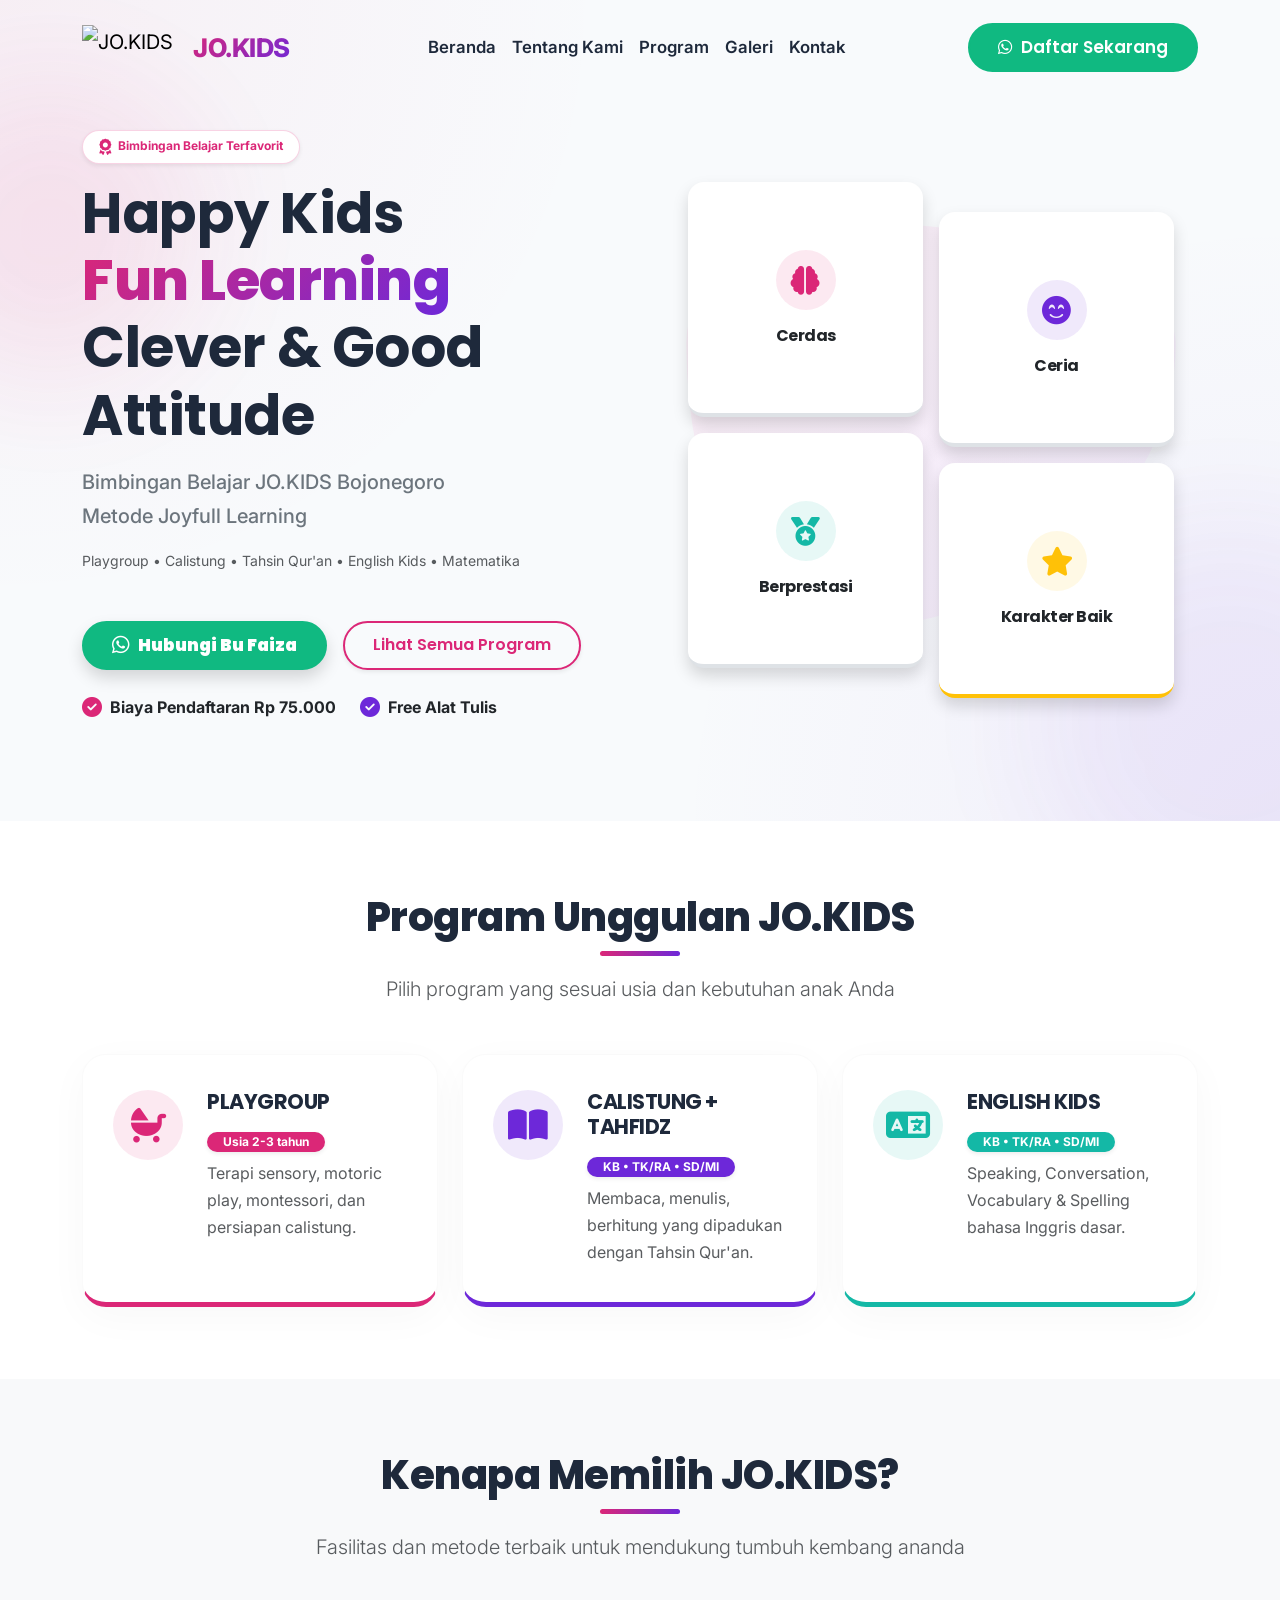
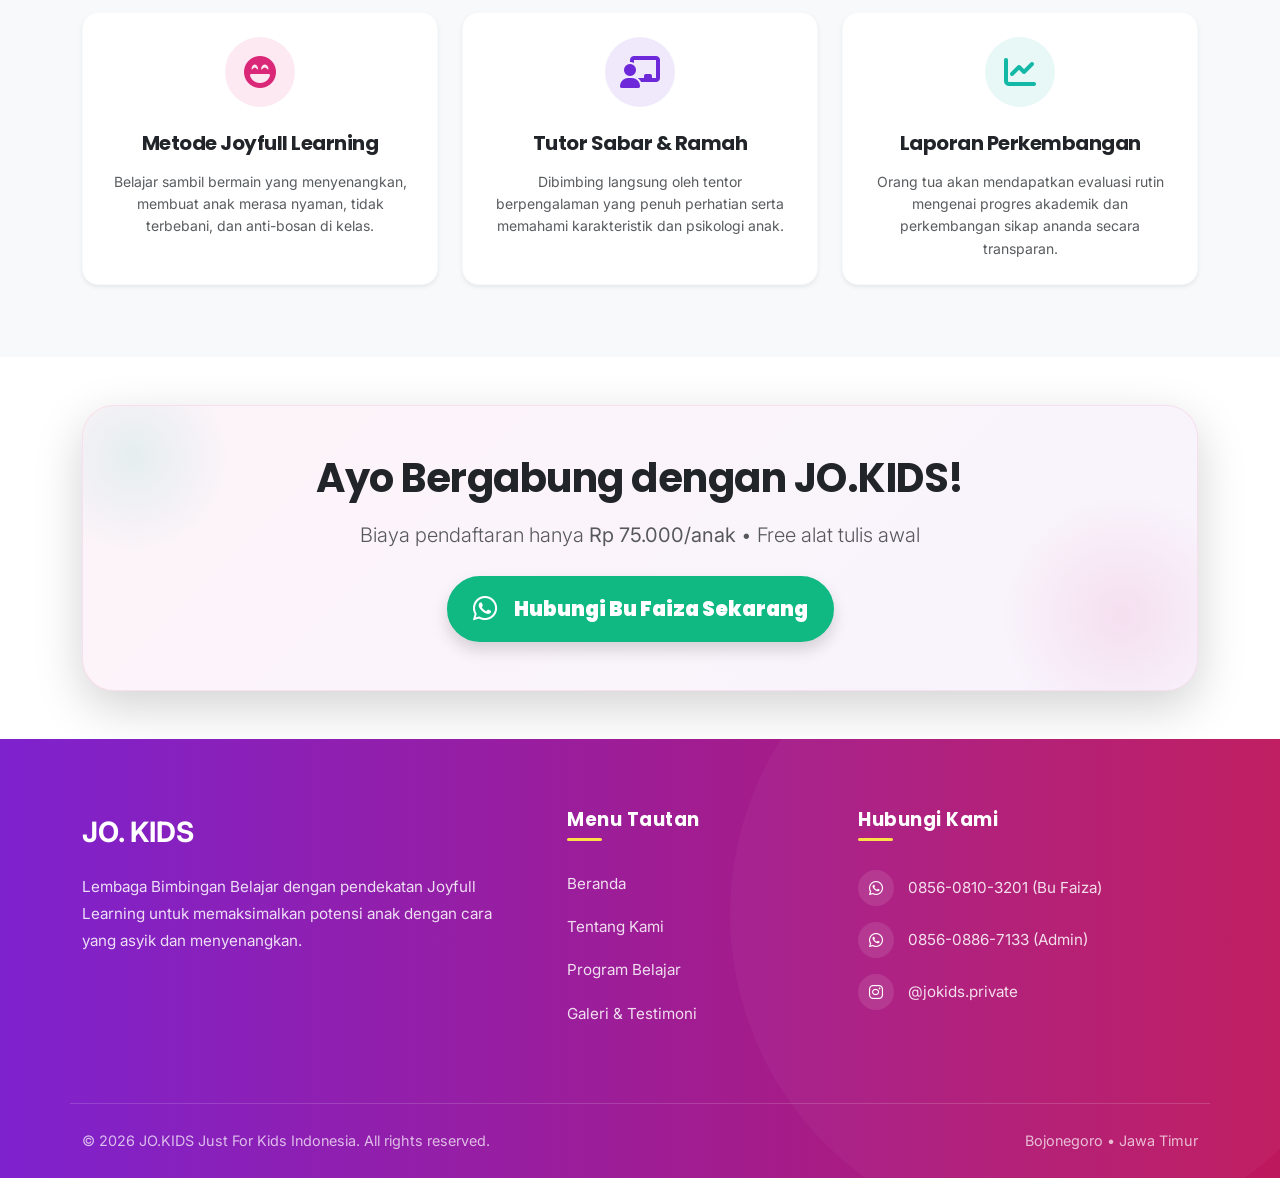
==== commit a72e63ef: "update tampilan" ====
--- a/index.html
+++ b/index.html
@@ -7,40 +7,42 @@
     <meta name="description" content="JO.KIDS - Bimbingan Belajar Joyfull Learning di Bojonegoro">
     <title>JO.KIDS | Just For Kids Indonesia - Belajar Asyik & Menyenangkan</title>
 
-    <!-- Bootstrap 5 -->
     <link href="https://cdn.jsdelivr.net/npm/bootstrap@5.3.3/dist/css/bootstrap.min.css" rel="stylesheet">
-    <!-- Font Awesome -->
     <link rel="stylesheet" href="https://cdnjs.cloudflare.com/ajax/libs/font-awesome/6.5.1/css/all.min.css">
-    <!-- Custom CSS -->
     <link rel="stylesheet" href="assets/css/style.css">
 </head>
 
 <body class="bg-light d-flex flex-column min-vh-100">
 
-    <!-- Navbar Placeholder -->
     <div id="navbar-placeholder"></div>
 
-    <!-- HERO SECTION - HAPUS py-5 AGAR TIDAK NABRAK NAVBAR -->
-    <section class="hero-bg">
-        <div class="container">
+    <section class="hero-bg position-relative">
+        <div class="blob-shape blob-1"></div>
+        <div class="blob-shape blob-2"></div>
+
+        <div class="container position-relative z-1">
             <div class="row align-items-center g-5">
                 <div class="col-lg-6">
+                    <span
+                        class="badge bg-white text-pink shadow-sm mb-3 px-3 py-2 rounded-pill fw-bold border border-pink-subtle">
+                        <i class="fas fa-award text-pink me-1 fs-6 align-middle"></i> Bimbingan Belajar Terfavorit
+                    </span>
                     <h1 class="display-4 fw-bold mb-3 hero-title">
                         Happy Kids<br>
                         <span class="text-gradient">Fun Learning</span><br>
                         Clever &amp; Good Attitude
                     </h1>
-                    <p class="lead mb-3 text-secondary">
+                    <p class="lead mb-3 text-secondary fw-medium">
                         Bimbingan Belajar JO.KIDS Bojonegoro<br>
                         Metode Joyfull Learning
                     </p>
-                    <p class="mb-5 text-muted">
+                    <p class="mb-5 text-muted small">
                         Playgroup • Calistung • Tahsin Qur'an • English Kids • Matematika
                     </p>
 
                     <div class="d-flex flex-wrap gap-3">
                         <a href="https://wa.me/085608103201" target="_blank"
-                            class="btn btn-whatsapp d-flex align-items-center gap-2 shadow-sm">
+                            class="btn btn-whatsapp d-flex align-items-center gap-2 shadow">
                             <i class="fab fa-whatsapp fs-5"></i>
                             <div>
                                 <strong>Hubungi Bu Faiza</strong>
@@ -52,40 +54,87 @@
                         </a>
                     </div>
 
-                    <!-- Info Ekstra - Warna disesuaikan untuk background terang -->
-                    <div class="mt-4 d-flex gap-4 text-dark fw-medium">
-                        <div><i class="fas fa-check-circle text-pink"></i> Biaya Pendaftaran Rp 75.000</div>
-                        <div><i class="fas fa-check-circle text-pink"></i> Free Alat Tulis</div>
-                    </div>
-                </div>
-
-                <div class="col-lg-6 text-center">
-                    <!-- Tambahkan sedikit efek float pada gambar agar terasa hidup -->
-                    <img src="https://images.unsplash.com/photo-1503676260728-1c00da094a0b?q=80&w=700&auto=format&fit=crop"
-                        alt="Anak-anak JO.KIDS" class="img-fluid rounded-4 shadow-lg hero-img">
-                </div>
-            </div>
-        </div>
-    </section>
-
-    <!-- PROGRAM UNGGULAN - MENGGUNAKAN CLASS .FRESH-PROGRAM -->
-    <section class="py-5 bg-white">
-        <div class="container">
+                    <div class="mt-4 d-flex flex-wrap gap-3 gap-md-4 text-dark fw-bold">
+                        <div class="d-flex align-items-center gap-2"><i class="fas fa-check-circle text-pink fs-5"></i>
+                            Biaya Pendaftaran Rp 75.000</div>
+                        <div class="d-flex align-items-center gap-2"><i
+                                class="fas fa-check-circle text-purple fs-5"></i> Free Alat Tulis</div>
+                    </div>
+                </div>
+
+                <div class="col-lg-6 position-relative">
+                    <div class="img-backdrop" style="opacity: 0.6; transform: scale(1.05);"></div>
+
+                    <div class="row g-3 position-relative z-1 px-3 px-md-4">
+
+                        <div class="col-6">
+                            <div class="bg-white p-3 p-md-4 rounded-4 shadow text-center hero-img d-flex flex-column justify-content-center border-bottom border-4 border-pink"
+                                style="aspect-ratio: 1/1;">
+                                <div class="bg-pink-light text-pink rounded-circle d-flex align-items-center justify-content-center mx-auto mb-2 mb-md-3"
+                                    style="width: 60px; height: 60px; font-size: 1.8rem;">
+                                    <i class="fas fa-brain"></i>
+                                </div>
+                                <h5 class="fw-bold text-dark mb-0 fs-6">Cerdas</h5>
+                            </div>
+                        </div>
+
+                        <div class="col-6" style="transform: translateY(30px);">
+                            <div class="bg-white p-3 p-md-4 rounded-4 shadow text-center hero-img d-flex flex-column justify-content-center border-bottom border-4 border-purple"
+                                style="aspect-ratio: 1/1; animation-delay: 0.3s;">
+                                <div class="bg-purple-light text-purple rounded-circle d-flex align-items-center justify-content-center mx-auto mb-2 mb-md-3"
+                                    style="width: 60px; height: 60px; font-size: 1.8rem;">
+                                    <i class="fas fa-smile-beam"></i>
+                                </div>
+                                <h5 class="fw-bold text-dark mb-0 fs-6">Ceria</h5>
+                            </div>
+                        </div>
+
+                        <div class="col-6">
+                            <div class="bg-white p-3 p-md-4 rounded-4 shadow text-center hero-img d-flex flex-column justify-content-center border-bottom border-4 border-teal"
+                                style="aspect-ratio: 1/1; animation-delay: 0.6s;">
+                                <div class="bg-teal-light text-teal rounded-circle d-flex align-items-center justify-content-center mx-auto mb-2 mb-md-3"
+                                    style="width: 60px; height: 60px; font-size: 1.8rem;">
+                                    <i class="fas fa-medal"></i>
+                                </div>
+                                <h5 class="fw-bold text-dark mb-0 fs-6">Berprestasi</h5>
+                            </div>
+                        </div>
+
+                        <div class="col-6" style="transform: translateY(30px);">
+                            <div class="bg-white p-3 p-md-4 rounded-4 shadow text-center hero-img d-flex flex-column justify-content-center border-bottom border-4 border-warning"
+                                style="aspect-ratio: 1/1; animation-delay: 0.9s;">
+                                <div class="bg-warning bg-opacity-10 text-warning rounded-circle d-flex align-items-center justify-content-center mx-auto mb-2 mb-md-3"
+                                    style="width: 60px; height: 60px; font-size: 1.8rem;">
+                                    <i class="fas fa-star"></i>
+                                </div>
+                                <h5 class="fw-bold text-dark mb-0 fs-6">Karakter Baik</h5>
+                            </div>
+                        </div>
+
+                    </div>
+                </div>
+            </div>
+        </div>
+    </section>
+
+    <section class="py-5 bg-white position-relative">
+        <div class="container py-4">
             <div class="text-center mb-5">
                 <h2 class="section-title display-6">Program Unggulan JO.KIDS</h2>
                 <p class="lead text-muted mt-2">Pilih program yang sesuai usia dan kebutuhan anak Anda</p>
             </div>
 
             <div class="row g-4 align-items-stretch">
-                <!-- Playgroup -->
-                <div class="col-lg-4 col-md-6">
-                    <div class="fresh-program border border-light">
-                        <div class="fresh-icon" style="color: var(--pink);">
+                <div class="col-lg-4 col-md-6">
+                    <div class="fresh-program card-pink">
+                        <div class="fresh-icon bg-pink-light rounded-circle d-flex align-items-center justify-content-center"
+                            style="width: 70px; height: 70px; color: var(--pink);">
                             <i class="fas fa-baby-carriage"></i>
                         </div>
                         <div>
                             <h4>PLAYGROUP</h4>
-                            <span class="badge bg-pink-light text-pink mb-2">Usia 2-3 tahun</span>
+                            <span class="badge bg-pink text-white mb-2 shadow-sm rounded-pill px-3">Usia 2-3
+                                tahun</span>
                             <p class="text-muted mb-0">
                                 Terapi sensory, motoric play, montessori, dan persiapan calistung.
                             </p>
@@ -93,15 +142,16 @@
                     </div>
                 </div>
 
-                <!-- Calistung + Tahfidz -->
-                <div class="col-lg-4 col-md-6">
-                    <div class="fresh-program border border-light">
-                        <div class="fresh-icon" style="color: var(--purple);">
+                <div class="col-lg-4 col-md-6">
+                    <div class="fresh-program card-purple">
+                        <div class="fresh-icon bg-purple-light rounded-circle d-flex align-items-center justify-content-center"
+                            style="width: 70px; height: 70px; color: var(--purple);">
                             <i class="fas fa-book-open"></i>
                         </div>
                         <div>
                             <h4>CALISTUNG + TAHFIDZ</h4>
-                            <span class="badge bg-purple-light text-purple mb-2">KB • TK/RA • SD/MI</span>
+                            <span class="badge bg-purple text-white mb-2 shadow-sm rounded-pill px-3">KB • TK/RA •
+                                SD/MI</span>
                             <p class="text-muted mb-0">
                                 Membaca, menulis, berhitung yang dipadukan dengan Tahsin Qur'an.
                             </p>
@@ -109,15 +159,16 @@
                     </div>
                 </div>
 
-                <!-- English Kids -->
-                <div class="col-lg-4 col-md-6">
-                    <div class="fresh-program border border-light">
-                        <div class="fresh-icon" style="color: var(--teal);">
+                <div class="col-lg-4 col-md-6">
+                    <div class="fresh-program card-teal">
+                        <div class="fresh-icon bg-teal-light rounded-circle d-flex align-items-center justify-content-center"
+                            style="width: 70px; height: 70px; color: var(--teal);">
                             <i class="fas fa-language"></i>
                         </div>
                         <div>
                             <h4>ENGLISH KIDS</h4>
-                            <span class="badge bg-teal-light text-teal mb-2">KB • TK/RA • SD/MI</span>
+                            <span class="badge bg-teal text-white mb-2 shadow-sm rounded-pill px-3">KB • TK/RA •
+                                SD/MI</span>
                             <p class="text-muted mb-0">
                                 Speaking, Conversation, Vocabulary & Spelling bahasa Inggris dasar.
                             </p>
@@ -128,51 +179,71 @@
         </div>
     </section>
 
-    <!-- TESTIMONIAL -->
-    <section class="py-5 testimonial-section bg-light">
+    <section class="py-5 bg-light position-relative">
+        <div class="container py-4">
+            <div class="text-center mb-5">
+                <h2 class="section-title display-6">Kenapa Memilih JO.KIDS?</h2>
+                <p class="lead text-muted mt-2">Fasilitas dan metode terbaik untuk mendukung tumbuh kembang ananda</p>
+            </div>
+
+            <div class="row g-4 justify-content-center">
+                <div class="col-lg-4 col-md-6">
+                    <div class="feature-card h-100 bg-white p-4 rounded-4 shadow-sm text-center border border-light">
+                        <div class="icon-box-feature bg-pink-light text-pink mx-auto mb-4 d-flex align-items-center justify-content-center rounded-circle"
+                            style="width: 70px; height: 70px; font-size: 2rem;">
+                            <i class="fas fa-laugh-beam"></i>
+                        </div>
+                        <h5 class="fw-bold text-dark mb-3">Metode Joyfull Learning</h5>
+                        <p class="text-muted small mb-0" style="line-height: 1.6;">Belajar sambil bermain yang
+                            menyenangkan, membuat anak merasa nyaman, tidak terbebani, dan anti-bosan di kelas.</p>
+                    </div>
+                </div>
+                <div class="col-lg-4 col-md-6">
+                    <div class="feature-card h-100 bg-white p-4 rounded-4 shadow-sm text-center border border-light">
+                        <div class="icon-box-feature bg-purple-light text-purple mx-auto mb-4 d-flex align-items-center justify-content-center rounded-circle"
+                            style="width: 70px; height: 70px; font-size: 2rem;">
+                            <i class="fas fa-chalkboard-teacher"></i>
+                        </div>
+                        <h5 class="fw-bold text-dark mb-3">Tutor Sabar & Ramah</h5>
+                        <p class="text-muted small mb-0" style="line-height: 1.6;">Dibimbing langsung oleh tentor
+                            berpengalaman yang penuh perhatian serta memahami karakteristik dan psikologi anak.</p>
+                    </div>
+                </div>
+                <div class="col-lg-4 col-md-6">
+                    <div class="feature-card h-100 bg-white p-4 rounded-4 shadow-sm text-center border border-light">
+                        <div class="icon-box-feature bg-teal-light text-teal mx-auto mb-4 d-flex align-items-center justify-content-center rounded-circle"
+                            style="width: 70px; height: 70px; font-size: 2rem;">
+                            <i class="fas fa-chart-line"></i>
+                        </div>
+                        <h5 class="fw-bold text-dark mb-3">Laporan Perkembangan</h5>
+                        <p class="text-muted small mb-0" style="line-height: 1.6;">Orang tua akan mendapatkan evaluasi
+                            rutin mengenai progres akademik dan perkembangan sikap ananda secara transparan.</p>
+                    </div>
+                </div>
+            </div>
+        </div>
+    </section>
+
+    <section class="py-5 bg-white">
         <div class="container">
-            <h2 class="section-title text-center display-6 mb-5">Apa Kata Orang Tua?</h2>
-            <div class="row g-4 justify-content-center">
-                <div class="col-md-5">
-                    <div class="card h-100 border-0 shadow-sm p-4 testimo-card">
-                        <p class="fst-italic text-muted mb-4">"Anak saya jadi lebih semangat belajar setelah ikut
-                            Playgroup di JO.KIDS. Terima kasih!"</p>
-                        <div class="d-flex align-items-center mt-auto">
-                            <div class="flex-shrink-0">
-                                <!-- Placeholder untuk foto testimoni -->
-                                <div class="rounded-circle d-flex justify-content-center align-items-center text-white"
-                                    style="width:50px;height:50px; background: linear-gradient(135deg, var(--pink), var(--purple));">
-                                    <i class="fas fa-user"></i>
-                                </div>
-                            </div>
-                            <div class="ms-3">
-                                <strong class="text-dark">Weira (Prasekolah)</strong><br>
-                                <small class="text-pink fw-medium">Program Playgroup</small>
-                            </div>
-                        </div>
-                    </div>
-                </div>
-            </div>
-        </div>
-    </section>
-
-    <!-- CTA AKHIR -->
-    <section class="py-5 bg-white">
-        <div class="container text-center py-4">
-            <h2 class="display-6 fw-bold mb-3 text-dark">Ayo Bergabung dengan JO.KIDS!</h2>
-            <p class="lead mb-4 text-muted">Biaya pendaftaran hanya Rp 75.000/anak • Free alat tulis awal</p>
-
-            <a href="https://wa.me/085608103201" target="_blank"
-                class="btn btn-whatsapp btn-lg d-inline-flex align-items-center gap-3 shadow-sm px-4">
-                <i class="fab fa-whatsapp fs-4"></i>
-                <div class="text-start">
-                    <strong class="d-block">Hubungi Sekarang</strong>
-                </div>
-            </a>
-        </div>
-    </section>
-
-    <!-- Footer Placeholder -->
+            <div class="cta-box text-center py-5 px-4 rounded-5 shadow-lg position-relative overflow-hidden">
+                <div class="position-relative z-1">
+                    <h2 class="display-6 fw-bold mb-3 text-dark">Ayo Bergabung dengan JO.KIDS!</h2>
+                    <p class="lead mb-4 text-dark opacity-75">Biaya pendaftaran hanya <strong>Rp 75.000/anak</strong> •
+                        Free alat tulis awal</p>
+
+                    <a href="https://wa.me/085608103201" target="_blank"
+                        class="btn btn-whatsapp btn-lg d-inline-flex align-items-center gap-3 shadow px-4 py-3 rounded-pill">
+                        <i class="fab fa-whatsapp fs-3"></i>
+                        <div class="text-start">
+                            <strong class="d-block fs-5">Hubungi Bu Faiza Sekarang</strong>
+                        </div>
+                    </a>
+                </div>
+            </div>
+        </div>
+    </section>
+
     <div id="footer-placeholder" class="mt-auto"></div>
 
     <script src="https://cdn.jsdelivr.net/npm/bootstrap@5.3.3/dist/js/bootstrap.bundle.min.js"></script>
--- a/assets/css/style.css
+++ b/assets/css/style.css
@@ -1,8 +1,8 @@
 /* =============================================
-   JO.KIDS - CSS FINAL (Clean & Organized)
+   JO.KIDS - CSS FINAL (Professional & Mobile Optimized)
    ============================================= */
 
-@import url('https://fonts.googleapis.com/css2?family=Poppins:wght@400;500;600;700;800&family=Inter:wght@400;500&display=swap');
+@import url('https://fonts.googleapis.com/css2?family=Poppins:wght@400;500;600;700;800&family=Inter:wght@400;500;600&display=swap');
 
 :root {
     --pink: #db2777;
@@ -22,9 +22,8 @@
 body {
     font-family: 'Inter', sans-serif;
     line-height: 1.7;
-    color: #334155;
+    color: #475569;
     background-color: var(--light-bg);
-    /* Set padding 0 di body, biarkan Hero Section yang mengatur jarak aman */
     padding-top: 0;
 }
 
@@ -36,6 +35,7 @@
 h6 {
     font-family: 'Poppins', sans-serif;
     color: var(--dark);
+    letter-spacing: -0.5px;
 }
 
 /* Utility Warna Khusus & Badge */
@@ -51,6 +51,18 @@
     color: var(--teal) !important;
 }
 
+.bg-pink {
+    background-color: var(--pink) !important;
+}
+
+.bg-purple {
+    background-color: var(--purple) !important;
+}
+
+.bg-teal {
+    background-color: var(--teal) !important;
+}
+
 .bg-pink-light {
     background-color: rgba(219, 39, 119, 0.1) !important;
 }
@@ -63,11 +75,13 @@
     background-color: rgba(20, 184, 166, 0.1) !important;
 }
 
-
-/* ====================== NAVBAR (State Awal: Transparan) ====================== */
+.border-pink-subtle {
+    border-color: rgba(219, 39, 119, 0.2) !important;
+}
+
+/* ====================== NAVBAR KONSISTEN ====================== */
 .navbar {
-    padding: 15px 0;
-    /* Ukuran padding dibuat tetap 15px */
+    padding: 20px 0;
     background-color: transparent !important;
     box-shadow: none;
     border-bottom: none;
@@ -78,6 +92,12 @@
     transition: all 0.4s ease-in-out;
 }
 
+.navbar.scrolled {
+    padding: 12px 0 !important;
+    background: linear-gradient(to right, #7e22ce, #be185d) !important;
+    box-shadow: 0 10px 30px rgba(0, 0, 0, 0.1);
+}
+
 .navbar-brand {
     display: flex;
     align-items: center;
@@ -86,20 +106,30 @@
 }
 
 .navbar-brand img {
-    height: 42px;
-    /* Ukuran gambar tetap */
+    height: 45px;
     object-fit: contain;
+    transition: height 0.3s ease;
+}
+
+.navbar.scrolled .navbar-brand img {
+    height: 38px;
 }
 
 .navbar-brand span {
     font-size: 1.6rem;
-    /* Ukuran teks logo tetap */
     font-weight: 800;
     letter-spacing: -0.5px;
     background: linear-gradient(135deg, var(--pink), var(--purple));
     -webkit-background-clip: text;
     -webkit-text-fill-color: transparent;
-    transition: all 0.4s ease;
+    transition: all 0.3s ease;
+}
+
+.navbar.scrolled .navbar-brand span {
+    background: none !important;
+    -webkit-text-fill-color: #ffffff !important;
+    color: #ffffff !important;
+    font-size: 1.4rem;
 }
 
 .nav-link {
@@ -134,93 +164,33 @@
     color: var(--pink) !important;
 }
 
+.navbar.scrolled .nav-link {
+    color: rgba(255, 255, 255, 0.9) !important;
+}
+
+.navbar.scrolled .nav-link:hover,
+.navbar.scrolled .nav-link.active {
+    color: #ffffff !important;
+}
+
+.navbar.scrolled .nav-link::after {
+    background: #fde047;
+}
+
 .navbar-toggler i {
     color: var(--dark);
     transition: color 0.3s ease;
 }
 
-/* ====================== NAVBAR (State Saat Di-Scroll: GRADASI ALA FOOTER) ====================== */
-.navbar.scrolled {
-    padding: 15px 0;
-    /* Ini rahasianya: Gradasi persis seperti footer! */
-    background: linear-gradient(to right, #7e22ce, #be185d) !important;
-    box-shadow: 0 4px 20px rgba(0, 0, 0, 0.15);
-    /* Menghilangkan border gradasi bawah karena background-nya sudah gradasi */
-    border-image: none;
-    border-bottom: none;
-}
-
-/* Teks Logo jadi putih bersih saat di-scroll */
-.navbar.scrolled .navbar-brand span {
-    background: none !important;
-    -webkit-text-fill-color: #ffffff !important;
-    color: #ffffff !important;
-    font-size: 1.6rem;
-}
-
-/* Teks Menu jadi putih agak transparan */
-.navbar.scrolled .nav-link {
-    color: rgba(255, 255, 255, 0.9) !important;
-}
-
-/* Teks Menu jadi putih solid saat di-hover/aktif */
-.navbar.scrolled .nav-link:hover,
-.navbar.scrolled .nav-link.active {
-    color: #ffffff !important;
-}
-
-/* Garis bawah menu saat di-hover menjadi kuning agar kontras dengan gradasi background */
-.navbar.scrolled .nav-link::after {
-    background: #fde047;
-}
-
-/* Icon Hamburger (Mobile) jadi putih */
 .navbar.scrolled .navbar-toggler i {
     color: #ffffff;
 }
 
-/* ====================== TOMBOL WA DI NAVBAR SAAT DI-SCROLL ====================== */
-/* Tombol diubah menjadi Outline Putih agar elegan di atas background gradasi */
 .navbar.scrolled .btn-whatsapp {
     background-color: transparent !important;
     color: #ffffff !important;
     border: 2px solid #ffffff !important;
-}
-
-/* Saat di-hover, tombol WA jadi kuning */
-.navbar.scrolled .btn-whatsapp:hover {
-    background-color: #fde047 !important;
-    border-color: #fde047 !important;
-    color: #1e293b !important;
-    /* Teks jadi gelap agar terbaca jelas di atas kuning */
-}
-
-/* ====================== TOMBOL NAVBAR FIX ====================== */
-.btn-whatsapp {
-    background-color: #10b981;
-    color: #ffffff !important;
-    /* Paksa warna teks jadi putih di awal */
-    border: 2px solid #10b981;
-    font-family: 'Poppins', sans-serif;
-    font-weight: 600;
-    padding: 8px 24px;
-    font-size: 1rem;
-    transition: all 0.3s ease;
-}
-
-.btn-whatsapp:hover {
-    background-color: #059669;
-    border-color: #059669;
-    color: #ffffff !important;
-    transform: translateY(-3px);
-    box-shadow: 0 10px 20px rgba(16, 185, 129, 0.2);
-}
-
-.navbar.scrolled .btn-whatsapp {
-    background-color: #ffffff !important;
-    color: var(--purple) !important;
-    /* Saat scroll, teks tombol WA jadi ungu */
-    border: 2px solid #ffffff !important;
+    box-shadow: none;
 }
 
 .navbar.scrolled .btn-whatsapp:hover {
@@ -229,66 +199,24 @@
     color: var(--dark) !important;
 }
 
-/* ====================== HERO SECTION (Perbaikan Nabrak) ====================== */
-.hero-bg {
-    background-color: var(--light-bg);
-    position: relative;
-    /* PENTING: Padding 160px ini yang mendorong konten ke bawah agar tidak ditabrak Navbar */
-    padding: 160px 0 100px;
-    overflow: hidden;
-}
-
-.hero-title {
-    color: var(--dark);
-    font-weight: 800;
-    line-height: 1.2;
-}
-
-.text-gradient {
-    background: linear-gradient(135deg, var(--pink), var(--purple));
-    -webkit-background-clip: text;
-    -webkit-text-fill-color: transparent;
-    font-weight: 800 !important;
-}
-
-.hero-img {
-    animation: float 6s ease-in-out infinite;
-}
-
-@keyframes float {
-    0% {
-        transform: translateY(0px);
-    }
-
-    50% {
-        transform: translateY(-15px);
-    }
-
-    100% {
-        transform: translateY(0px);
-    }
-}
-
-
 /* ====================== BUTTONS ====================== */
 .btn-whatsapp {
     background-color: #10b981;
-    color: white;
+    color: #ffffff !important;
     border: 2px solid #10b981;
     font-family: 'Poppins', sans-serif;
     font-weight: 600;
     border-radius: 50px;
-    padding: 10px 24px;
-    font-size: 1rem;
-    transition: all 0.3s ease;
+    padding: 10px 28px;
+    font-size: 1.05rem;
+    transition: all 0.4s cubic-bezier(0.175, 0.885, 0.32, 1.275);
 }
 
 .btn-whatsapp:hover {
     background-color: #059669;
     border-color: #059669;
-    color: white;
-    transform: translateY(-3px);
-    box-shadow: 0 10px 20px rgba(16, 185, 129, 0.2);
+    transform: translateY(-4px);
+    box-shadow: 0 15px 25px rgba(16, 185, 129, 0.3) !important;
 }
 
 .btn-outline-primary {
@@ -298,17 +226,90 @@
     font-family: 'Poppins', sans-serif;
     font-weight: 600;
     border-radius: 50px;
-    padding: 10px 24px;
+    padding: 10px 28px;
     transition: all 0.3s ease;
 }
 
 .btn-outline-primary:hover {
     background-color: var(--pink);
     color: white;
-    transform: translateY(-3px);
-    box-shadow: 0 10px 20px rgba(219, 39, 119, 0.2);
-}
-
+    transform: translateY(-4px);
+    box-shadow: 0 15px 25px rgba(219, 39, 119, 0.2);
+}
+
+/* ====================== HERO SECTION ====================== */
+.hero-bg {
+    background: radial-gradient(circle at top left, rgba(219, 39, 119, 0.05) 0%, transparent 40%),
+        radial-gradient(circle at bottom right, rgba(109, 40, 217, 0.05) 0%, transparent 40%), var(--light-bg);
+    padding: 130px 0 100px;
+    overflow: hidden;
+}
+
+.blob-shape {
+    position: absolute;
+    border-radius: 50%;
+    filter: blur(60px);
+    z-index: 0;
+    opacity: 0.6;
+}
+
+.blob-1 {
+    width: 300px;
+    height: 300px;
+    background: rgba(219, 39, 119, 0.15);
+    top: 10%;
+    left: -100px;
+}
+
+.blob-2 {
+    width: 400px;
+    height: 400px;
+    background: rgba(109, 40, 217, 0.1);
+    bottom: -100px;
+    right: -150px;
+}
+
+.hero-title {
+    color: var(--dark);
+    font-weight: 800;
+    line-height: 1.2;
+}
+
+.text-gradient {
+    background: linear-gradient(135deg, var(--pink), var(--purple));
+    -webkit-background-clip: text;
+    -webkit-text-fill-color: transparent;
+    font-weight: 800 !important;
+}
+
+.img-backdrop {
+    position: absolute;
+    width: 80%;
+    height: 80%;
+    background: linear-gradient(135deg, #fce7f3, #f3e8ff);
+    border-radius: 30% 70% 70% 30% / 30% 30% 70% 70%;
+    top: 10%;
+    left: 10%;
+    z-index: 0;
+}
+
+.hero-img {
+    animation: float 6s ease-in-out infinite;
+}
+
+@keyframes float {
+    0% {
+        transform: translateY(0px);
+    }
+
+    50% {
+        transform: translateY(-15px);
+    }
+
+    100% {
+        transform: translateY(0px);
+    }
+}
 
 /* ====================== SECTION TITLE ====================== */
 .section-title {
@@ -316,7 +317,7 @@
     font-weight: 800;
     position: relative;
     display: inline-block;
-    padding-bottom: 10px;
+    padding-bottom: 15px;
 }
 
 .section-title:after {
@@ -325,76 +326,129 @@
     bottom: 0;
     left: 50%;
     transform: translateX(-50%);
-    width: 60px;
-    height: 4px;
-    border-radius: 2px;
+    width: 80px;
+    height: 5px;
+    border-radius: 5px;
     background: linear-gradient(to right, var(--pink), var(--purple));
 }
-
 
 /* ====================== PROGRAM UNGGULAN ====================== */
 .fresh-program {
     display: flex;
-    gap: 20px;
-    padding: 32px 28px;
-    background: white;
+    gap: 24px;
+    padding: 35px 30px;
+    background: #ffffff;
     border-radius: 24px;
-    box-shadow: 0 4px 6px -1px rgba(0, 0, 0, 0.05);
-    transition: all 0.4s cubic-bezier(0.4, 0, 0.2, 1);
+    box-shadow: 0 10px 40px rgba(0, 0, 0, 0.03);
+    transition: all 0.4s cubic-bezier(0.175, 0.885, 0.32, 1.275);
     height: 100%;
     align-items: flex-start;
+    border: 1px solid rgba(0, 0, 0, 0.02);
+    border-bottom: 5px solid transparent;
+}
+
+.card-pink {
+    border-bottom-color: var(--pink);
+}
+
+.card-purple {
+    border-bottom-color: var(--purple);
+}
+
+.card-teal {
+    border-bottom-color: var(--teal);
 }
 
 .fresh-program:hover {
-    transform: translateY(-8px);
-    box-shadow: 0 20px 40px rgba(0, 0, 0, 0.08);
+    transform: translateY(-10px);
+}
+
+.card-pink:hover {
+    box-shadow: 0 20px 40px rgba(219, 39, 119, 0.12);
+}
+
+.card-purple:hover {
+    box-shadow: 0 20px 40px rgba(109, 40, 217, 0.12);
+}
+
+.card-teal:hover {
+    box-shadow: 0 20px 40px rgba(20, 184, 166, 0.12);
 }
 
 .fresh-icon {
-    font-size: 2.8rem;
+    font-size: 2.2rem;
     flex-shrink: 0;
-    width: 60px;
     transition: transform 0.4s ease;
 }
 
 .fresh-program:hover .fresh-icon {
-    transform: scale(1.1) rotate(5deg);
+    transform: scale(1.15) rotate(-10deg);
 }
 
 .fresh-program h4 {
-    font-size: 1.25rem;
+    font-size: 1.3rem;
     font-weight: 700;
-    margin-bottom: 8px;
-}
-
-.fresh-program p {
-    font-size: 0.95rem;
-    line-height: 1.6;
-}
-
-
-/* ====================== TESTIMONIAL CARD ====================== */
-.testimo-card {
-    border-radius: 20px;
+    margin-bottom: 12px;
+}
+
+/* ====================== KEUNGGULAN SECTION (NEW) ====================== */
+.feature-card {
     transition: all 0.3s ease;
-}
-
-.testimo-card:hover {
-    transform: translateY(-5px);
-    box-shadow: 0 15px 30px rgba(0, 0, 0, 0.06) !important;
-}
-
-/* ====================== FOOTER (Professional & Elegant) ====================== */
+    position: relative;
+    top: 0;
+}
+
+.feature-card:hover {
+    top: -8px;
+    box-shadow: 0 15px 35px rgba(0, 0, 0, 0.06) !important;
+    border-color: rgba(219, 39, 119, 0.1) !important;
+}
+
+.icon-box-feature {
+    transition: transform 0.3s ease;
+}
+
+.feature-card:hover .icon-box-feature {
+    transform: scale(1.1) translateY(-5px);
+}
+
+/* ====================== CTA SECTION ====================== */
+.cta-box {
+    background: linear-gradient(135deg, rgba(219, 39, 119, 0.05), rgba(109, 40, 217, 0.05)), #ffffff;
+    border: 1px solid rgba(219, 39, 119, 0.1);
+}
+
+.cta-box::before {
+    content: '';
+    position: absolute;
+    top: -50px;
+    left: -50px;
+    width: 200px;
+    height: 200px;
+    background: radial-gradient(circle, rgba(20, 184, 166, 0.1), transparent 70%);
+    z-index: 0;
+}
+
+.cta-box::after {
+    content: '';
+    position: absolute;
+    bottom: -50px;
+    right: -50px;
+    width: 250px;
+    height: 250px;
+    background: radial-gradient(circle, rgba(219, 39, 119, 0.1), transparent 70%);
+    z-index: 0;
+}
+
+/* ====================== FOOTER ====================== */
 .custom-footer {
     background: linear-gradient(to right, #7e22ce, #be185d);
     color: #ffffff;
     padding: 70px 0 0 0;
-    /* Padding bawah kita nol-kan karena sudah diatur oleh .footer-bottom */
     position: relative;
     overflow: hidden;
 }
 
-/* Lingkaran raksasa dekoratif di background */
 .custom-footer::before {
     content: '';
     position: absolute;
@@ -403,7 +457,6 @@
     width: 650px;
     height: 650px;
     background: rgba(255, 255, 255, 0.03);
-    /* Transparansi dibuat lebih soft */
     border-radius: 50%;
     z-index: 0;
     pointer-events: none;
@@ -414,7 +467,6 @@
     z-index: 1;
 }
 
-/* Tipografi Judul Menu Footer */
 .custom-footer h6 {
     font-family: 'Poppins', sans-serif;
     font-size: 1.15rem;
@@ -426,7 +478,6 @@
     padding-bottom: 10px;
 }
 
-/* Aksen garis pendek di bawah judul (Kunci tampilan pro) */
 .custom-footer h6::after {
     content: '';
     position: absolute;
@@ -435,7 +486,6 @@
     width: 35px;
     height: 3px;
     background-color: #fde047;
-    /* Warna kuning pastel */
     border-radius: 2px;
 }
 
@@ -445,7 +495,6 @@
     line-height: 1.8;
 }
 
-/* Style Link Footer */
 .footer-link {
     color: rgba(255, 255, 255, 0.85);
     text-decoration: none;
@@ -458,10 +507,8 @@
 .footer-link:hover {
     color: #ffffff;
     transform: translateX(6px);
-    /* Efek geser halus saat dihover */
-}
-
-/* Desain Icon Kontak yang Lebih Mewah */
+}
+
 .footer-contact-icon {
     width: 36px;
     height: 36px;
@@ -469,7 +516,6 @@
     align-items: center;
     justify-content: center;
     background: rgba(255, 255, 255, 0.1);
-    /* Latar transparan tipis */
     border-radius: 50%;
     margin-right: 14px;
     font-size: 1rem;
@@ -477,24 +523,25 @@
     transition: all 0.3s ease;
 }
 
-/* Efek saat baris kontak di-hover */
 .footer-link:hover .footer-contact-icon {
     background: #fde047;
     color: #be185d;
     transform: scale(1.1);
 }
 
-/* Area Copyright Terpisah (Garis pembatas tipis) */
 .footer-bottom {
     margin-top: 60px;
     padding: 25px 0;
     border-top: 1px solid rgba(255, 255, 255, 0.15);
-    /* Garis batas ala corporate */
     font-size: 0.9rem;
     color: rgba(255, 255, 255, 0.7);
 }
 
-@media (max-width: 992px) {
+
+/* =========================================================================
+   RESPONSIVE DESIGN KHUSUS LAYAR SEDANG (TABLET & MENU NAVBAR)
+   ========================================================================= */
+@media (max-width: 991.98px) {
     .custom-footer h6::after {
         left: 50%;
         transform: translateX(-50%);
@@ -503,37 +550,204 @@
     .custom-footer .text-md-end {
         text-align: center !important;
     }
-}
-
-
-/* ====================== RESPONSIVE ====================== */
-@media (max-width: 992px) {
-    .hero-title {
-        font-size: 2.5rem;
-    }
-}
-
-@media (max-width: 768px) {
+
+    .navbar {
+        padding: 15px 0 !important;
+    }
+
+    .navbar.scrolled {
+        padding: 10px 0 !important;
+    }
+
+    .navbar-brand img {
+        height: 38px;
+    }
+
+    .navbar.scrolled .navbar-brand img {
+        height: 32px;
+    }
+
+    .navbar-brand span {
+        font-size: 1.35rem;
+    }
+
+    .navbar.scrolled .navbar-brand span {
+        font-size: 1.2rem !important;
+    }
+
+    .navbar-collapse {
+        background-color: #ffffff;
+        padding: 1.5rem;
+        border-radius: 16px;
+        box-shadow: 0 15px 40px rgba(0, 0, 0, 0.08);
+        margin-top: 15px;
+        border: 1px solid rgba(0, 0, 0, 0.05);
+    }
+
+    .navbar.scrolled .navbar-collapse {
+        background: linear-gradient(135deg, #7e22ce, #be185d) !important;
+        box-shadow: 0 15px 40px rgba(0, 0, 0, 0.2);
+        border: 1px solid rgba(255, 255, 255, 0.1);
+        padding: 1.5rem !important;
+        border-radius: 16px !important;
+        margin-top: 15px !important;
+    }
+
+    .nav-link {
+        padding: 12px 15px !important;
+        border-bottom: 1px solid rgba(0, 0, 0, 0.04);
+        font-size: 1rem;
+    }
+
+    .navbar.scrolled .nav-link {
+        border-bottom: 1px solid rgba(255, 255, 255, 0.1);
+    }
+
+    .nav-link:last-child {
+        border-bottom: none;
+    }
+
+    .nav-link::after {
+        display: none !important;
+    }
+
+    .navbar-collapse .btn-whatsapp {
+        width: 100%;
+        text-align: center;
+        margin-top: 15px;
+        justify-content: center;
+    }
+}
+
+
+/* =========================================================================
+   PEROMBACAN TOTAL KHUSUS MOBILE (HP) AGAR TIDAK RAKSASA
+   ========================================================================= */
+@media (max-width: 767.98px) {
+
+    /* --- 1. MENJINAKKAN FONT RAKSASA BOOTSTRAP --- */
+    .display-4 {
+        font-size: 2.2rem !important;
+        line-height: 1.2 !important;
+    }
+
+    .display-6 {
+        font-size: 1.6rem !important;
+        line-height: 1.3 !important;
+    }
+
+    .section-title {
+        font-size: 1.5rem !important;
+    }
+
+    .lead {
+        font-size: 0.95rem !important;
+    }
+
+    .fs-5 {
+        font-size: 0.95rem !important;
+    }
+
+    .fs-3 {
+        font-size: 1.3rem !important;
+    }
+
+    /* --- 2. HERO SECTION --- */
     .hero-bg {
-        padding: 140px 0 80px;
+        padding: 110px 15px 60px !important;
         text-align: center;
     }
 
-    .hero-bg h1 {
-        text-align: center;
+    .hero-bg .badge {
+        font-size: 0.85rem !important;
+        white-space: normal !important;
+        line-height: 1.4 !important;
     }
 
     .hero-bg .d-flex.flex-wrap {
+        flex-direction: column;
+        width: 100%;
+        gap: 12px !important;
+    }
+
+    .hero-bg .btn {
+        width: 100%;
         justify-content: center;
+        padding: 12px !important;
     }
 
     .hero-bg .mt-4.d-flex {
+        flex-direction: column !important;
+        align-items: center !important;
+        gap: 12px !important;
+        font-size: 0.9rem !important;
+    }
+
+    .hero-img {
+        margin-top: 2rem !important;
+        max-width: 100%;
+    }
+
+    /* --- 3. KARTU PROGRAM UNGGULAN --- */
+    .fresh-program {
+        flex-direction: column !important;
+        align-items: center !important;
+        text-align: center !important;
+        padding: 25px 20px !important;
+        border-radius: 20px !important;
+        gap: 15px !important;
+    }
+
+    .fresh-icon {
+        width: 55px !important;
+        height: 55px !important;
+        font-size: 1.5rem !important;
+    }
+
+    .fresh-program h4 {
+        font-size: 1.2rem !important;
+    }
+
+    /* --- 4. KARTU KEUNGGULAN (NEW) --- */
+    .feature-card {
+        padding: 25px 20px !important;
+        border-radius: 20px !important;
+    }
+
+    .icon-box-feature {
+        width: 55px !important;
+        height: 55px !important;
+        font-size: 1.5rem !important;
+    }
+
+    .feature-card h5 {
+        font-size: 1.15rem !important;
+    }
+
+    /* --- 5. KOTAK CTA BAWAH --- */
+    .cta-box {
+        padding: 30px 20px !important;
+        border-radius: 20px !important;
+    }
+
+    .cta-box .btn-whatsapp {
+        width: 100%;
+        padding: 12px 15px !important;
         justify-content: center;
-        flex-direction: column;
-        gap: 10px !important;
-    }
-
-    .section-title {
-        font-size: 2rem;
-    }
+    }
+
+    .cta-box .btn-whatsapp strong {
+        font-size: 1rem !important;
+    }
+}
+
+/* --- PERBAIKAN HALAMAN ABOUT --- */
+.testimo-card .rounded-circle {
+    width: 50px !important;
+    height: 50px !important;
+    font-size: 1.3rem !important;
+}
+
+.testimo-card h5 {
+    font-size: 1rem !important;
 }
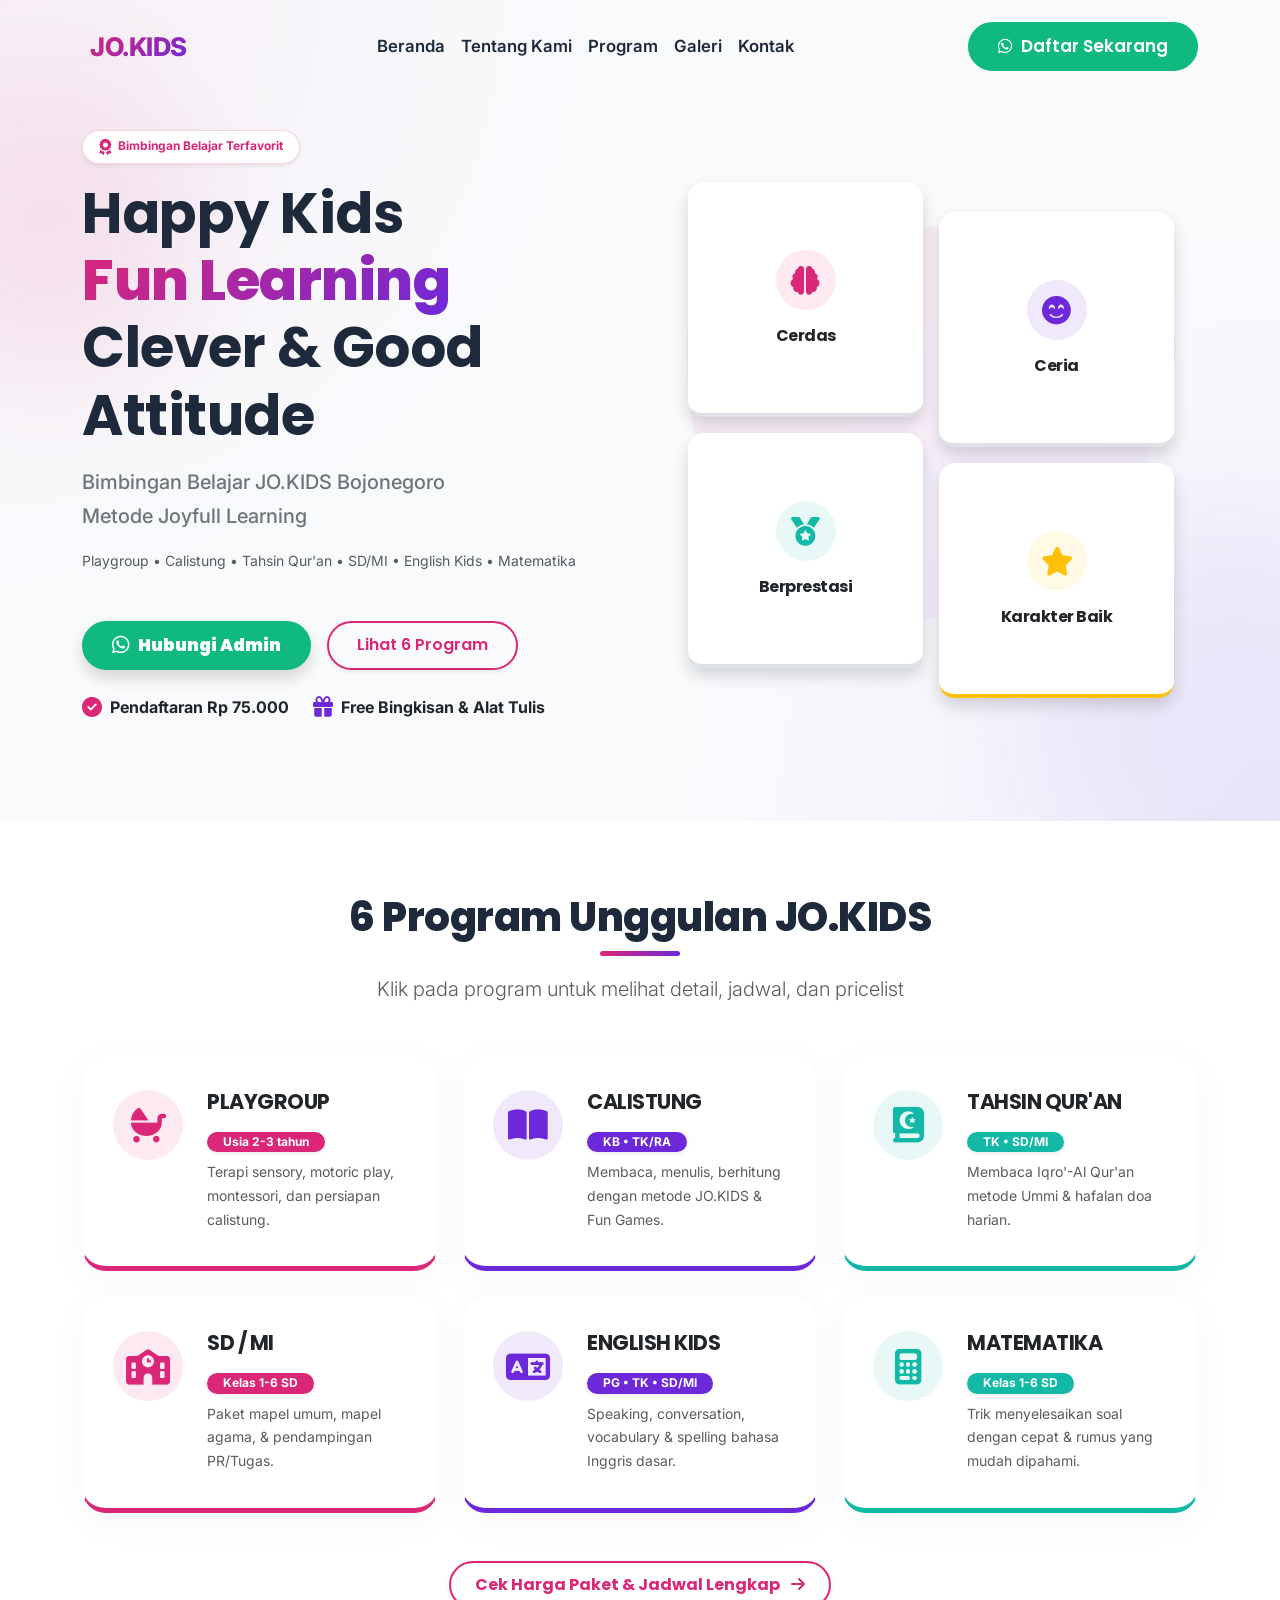
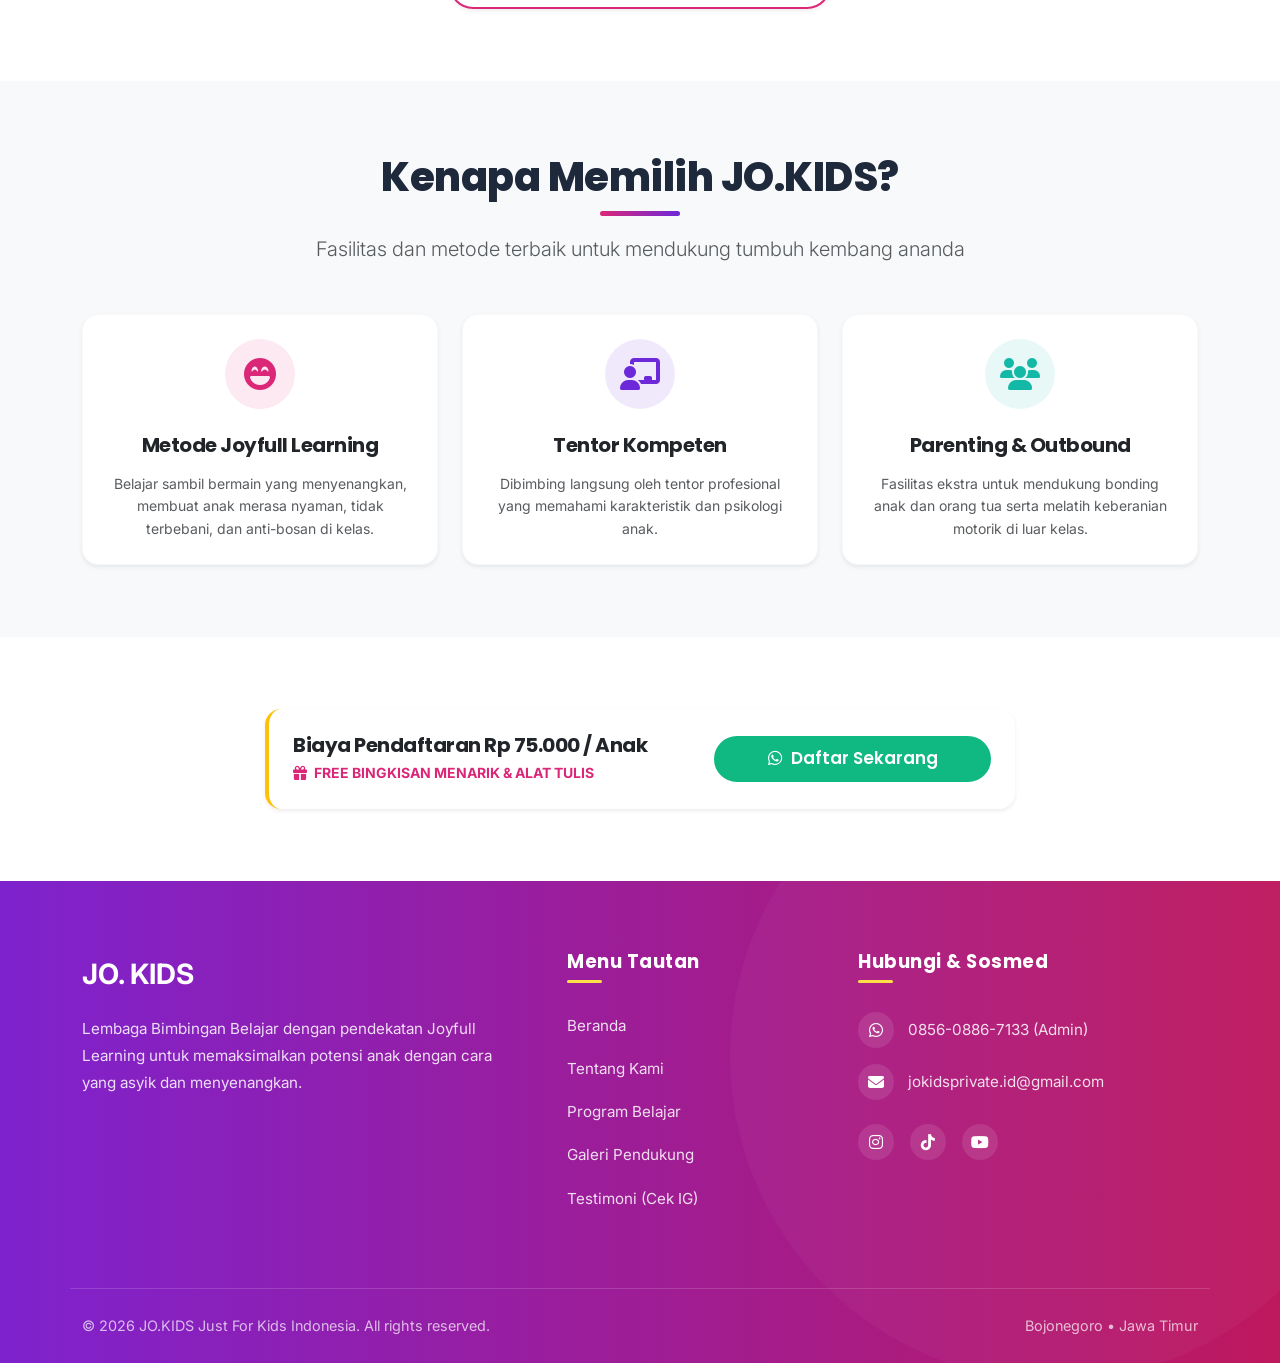
==== commit 85e25962: "update program dan cp" ====
--- a/index.html
+++ b/index.html
@@ -37,28 +37,28 @@
                         Metode Joyfull Learning
                     </p>
                     <p class="mb-5 text-muted small">
-                        Playgroup • Calistung • Tahsin Qur'an • English Kids • Matematika
+                        Playgroup • Calistung • Tahsin Qur'an • SD/MI • English Kids • Matematika
                     </p>
 
                     <div class="d-flex flex-wrap gap-3">
-                        <a href="https://wa.me/085608103201" target="_blank"
+                        <a href="https://wa.me/6285608867133" target="_blank"
                             class="btn btn-whatsapp d-flex align-items-center gap-2 shadow">
                             <i class="fab fa-whatsapp fs-5"></i>
                             <div>
-                                <strong>Hubungi Bu Faiza</strong>
+                                <strong>Hubungi Admin</strong>
                             </div>
                         </a>
 
                         <a href="pages/programs/index.html" class="btn btn-outline-primary shadow-sm">
-                            Lihat Semua Program
+                            Lihat 6 Program
                         </a>
                     </div>
 
                     <div class="mt-4 d-flex flex-wrap gap-3 gap-md-4 text-dark fw-bold">
                         <div class="d-flex align-items-center gap-2"><i class="fas fa-check-circle text-pink fs-5"></i>
-                            Biaya Pendaftaran Rp 75.000</div>
-                        <div class="d-flex align-items-center gap-2"><i
-                                class="fas fa-check-circle text-purple fs-5"></i> Free Alat Tulis</div>
+                            Pendaftaran Rp 75.000</div>
+                        <div class="d-flex align-items-center gap-2"><i class="fas fa-gift text-purple fs-5"></i> Free
+                            Bingkisan & Alat Tulis</div>
                     </div>
                 </div>
 
@@ -66,7 +66,6 @@
                     <div class="img-backdrop" style="opacity: 0.6; transform: scale(1.05);"></div>
 
                     <div class="row g-3 position-relative z-1 px-3 px-md-4">
-
                         <div class="col-6">
                             <div class="bg-white p-3 p-md-4 rounded-4 shadow text-center hero-img d-flex flex-column justify-content-center border-bottom border-4 border-pink"
                                 style="aspect-ratio: 1/1;">
@@ -110,7 +109,6 @@
                                 <h5 class="fw-bold text-dark mb-0 fs-6">Karakter Baik</h5>
                             </div>
                         </div>
-
                     </div>
                 </div>
             </div>
@@ -120,61 +118,124 @@
     <section class="py-5 bg-white position-relative">
         <div class="container py-4">
             <div class="text-center mb-5">
-                <h2 class="section-title display-6">Program Unggulan JO.KIDS</h2>
-                <p class="lead text-muted mt-2">Pilih program yang sesuai usia dan kebutuhan anak Anda</p>
+                <h2 class="section-title display-6">6 Program Unggulan JO.KIDS</h2>
+                <p class="lead text-muted mt-2">Klik pada program untuk melihat detail, jadwal, dan pricelist</p>
             </div>
 
             <div class="row g-4 align-items-stretch">
                 <div class="col-lg-4 col-md-6">
-                    <div class="fresh-program card-pink">
-                        <div class="fresh-icon bg-pink-light rounded-circle d-flex align-items-center justify-content-center"
-                            style="width: 70px; height: 70px; color: var(--pink);">
-                            <i class="fas fa-baby-carriage"></i>
-                        </div>
-                        <div>
-                            <h4>PLAYGROUP</h4>
-                            <span class="badge bg-pink text-white mb-2 shadow-sm rounded-pill px-3">Usia 2-3
-                                tahun</span>
-                            <p class="text-muted mb-0">
-                                Terapi sensory, motoric play, montessori, dan persiapan calistung.
-                            </p>
-                        </div>
-                    </div>
-                </div>
-
-                <div class="col-lg-4 col-md-6">
-                    <div class="fresh-program card-purple">
-                        <div class="fresh-icon bg-purple-light rounded-circle d-flex align-items-center justify-content-center"
-                            style="width: 70px; height: 70px; color: var(--purple);">
-                            <i class="fas fa-book-open"></i>
-                        </div>
-                        <div>
-                            <h4>CALISTUNG + TAHFIDZ</h4>
-                            <span class="badge bg-purple text-white mb-2 shadow-sm rounded-pill px-3">KB • TK/RA •
-                                SD/MI</span>
-                            <p class="text-muted mb-0">
-                                Membaca, menulis, berhitung yang dipadukan dengan Tahsin Qur'an.
-                            </p>
-                        </div>
-                    </div>
-                </div>
-
-                <div class="col-lg-4 col-md-6">
-                    <div class="fresh-program card-teal">
-                        <div class="fresh-icon bg-teal-light rounded-circle d-flex align-items-center justify-content-center"
-                            style="width: 70px; height: 70px; color: var(--teal);">
-                            <i class="fas fa-language"></i>
-                        </div>
-                        <div>
-                            <h4>ENGLISH KIDS</h4>
-                            <span class="badge bg-teal text-white mb-2 shadow-sm rounded-pill px-3">KB • TK/RA •
-                                SD/MI</span>
-                            <p class="text-muted mb-0">
-                                Speaking, Conversation, Vocabulary & Spelling bahasa Inggris dasar.
-                            </p>
-                        </div>
-                    </div>
-                </div>
+                    <a href="pages/programs/index.html" class="text-decoration-none d-block h-100">
+                        <div class="fresh-program card-pink h-100">
+                            <div class="fresh-icon bg-pink-light rounded-circle d-flex align-items-center justify-content-center"
+                                style="width: 70px; height: 70px; color: var(--pink);">
+                                <i class="fas fa-baby-carriage"></i>
+                            </div>
+                            <div class="text-start">
+                                <h4 class="text-dark">PLAYGROUP</h4>
+                                <span class="badge bg-pink text-white mb-2 shadow-sm rounded-pill px-3">Usia 2-3
+                                    tahun</span>
+                                <p class="text-muted mb-0 small">Terapi sensory, motoric play, montessori, dan persiapan
+                                    calistung.</p>
+                            </div>
+                        </div>
+                    </a>
+                </div>
+
+                <div class="col-lg-4 col-md-6">
+                    <a href="pages/programs/index.html" class="text-decoration-none d-block h-100">
+                        <div class="fresh-program card-purple h-100">
+                            <div class="fresh-icon bg-purple-light rounded-circle d-flex align-items-center justify-content-center"
+                                style="width: 70px; height: 70px; color: var(--purple);">
+                                <i class="fas fa-book-open"></i>
+                            </div>
+                            <div class="text-start">
+                                <h4 class="text-dark">CALISTUNG</h4>
+                                <span class="badge bg-purple text-white mb-2 shadow-sm rounded-pill px-3">KB •
+                                    TK/RA</span>
+                                <p class="text-muted mb-0 small">Membaca, menulis, berhitung dengan metode JO.KIDS & Fun
+                                    Games.</p>
+                            </div>
+                        </div>
+                    </a>
+                </div>
+
+                <div class="col-lg-4 col-md-6">
+                    <a href="pages/programs/index.html" class="text-decoration-none d-block h-100">
+                        <div class="fresh-program card-teal h-100">
+                            <div class="fresh-icon bg-teal-light rounded-circle d-flex align-items-center justify-content-center"
+                                style="width: 70px; height: 70px; color: var(--teal);">
+                                <i class="fas fa-quran"></i>
+                            </div>
+                            <div class="text-start">
+                                <h4 class="text-dark">TAHSIN QUR'AN</h4>
+                                <span class="badge bg-teal text-white mb-2 shadow-sm rounded-pill px-3">TK •
+                                    SD/MI</span>
+                                <p class="text-muted mb-0 small">Membaca Iqro'-Al Qur'an metode Ummi & hafalan doa
+                                    harian.</p>
+                            </div>
+                        </div>
+                    </a>
+                </div>
+
+                <div class="col-lg-4 col-md-6">
+                    <a href="pages/programs/index.html" class="text-decoration-none d-block h-100">
+                        <div class="fresh-program card-pink h-100">
+                            <div class="fresh-icon bg-pink-light rounded-circle d-flex align-items-center justify-content-center"
+                                style="width: 70px; height: 70px; color: var(--pink);">
+                                <i class="fas fa-school"></i>
+                            </div>
+                            <div class="text-start">
+                                <h4 class="text-dark">SD / MI</h4>
+                                <span class="badge bg-pink text-white mb-2 shadow-sm rounded-pill px-3">Kelas 1-6
+                                    SD</span>
+                                <p class="text-muted mb-0 small">Paket mapel umum, mapel agama, & pendampingan PR/Tugas.
+                                </p>
+                            </div>
+                        </div>
+                    </a>
+                </div>
+
+                <div class="col-lg-4 col-md-6">
+                    <a href="pages/programs/index.html" class="text-decoration-none d-block h-100">
+                        <div class="fresh-program card-purple h-100">
+                            <div class="fresh-icon bg-purple-light rounded-circle d-flex align-items-center justify-content-center"
+                                style="width: 70px; height: 70px; color: var(--purple);">
+                                <i class="fas fa-language"></i>
+                            </div>
+                            <div class="text-start">
+                                <h4 class="text-dark">ENGLISH KIDS</h4>
+                                <span class="badge bg-purple text-white mb-2 shadow-sm rounded-pill px-3">PG • TK •
+                                    SD/MI</span>
+                                <p class="text-muted mb-0 small">Speaking, conversation, vocabulary & spelling bahasa
+                                    Inggris dasar.</p>
+                            </div>
+                        </div>
+                    </a>
+                </div>
+
+                <div class="col-lg-4 col-md-6">
+                    <a href="pages/programs/index.html" class="text-decoration-none d-block h-100">
+                        <div class="fresh-program card-teal h-100">
+                            <div class="fresh-icon bg-teal-light rounded-circle d-flex align-items-center justify-content-center"
+                                style="width: 70px; height: 70px; color: var(--teal);">
+                                <i class="fas fa-calculator"></i>
+                            </div>
+                            <div class="text-start">
+                                <h4 class="text-dark">MATEMATIKA</h4>
+                                <span class="badge bg-teal text-white mb-2 shadow-sm rounded-pill px-3">Kelas 1-6
+                                    SD</span>
+                                <p class="text-muted mb-0 small">Trik menyelesaikan soal dengan cepat & rumus yang mudah
+                                    dipahami.</p>
+                            </div>
+                        </div>
+                    </a>
+                </div>
+            </div>
+
+            <div class="text-center mt-5">
+                <a href="pages/programs/index.html" class="btn btn-outline-primary shadow-sm px-4 rounded-pill fw-bold">
+                    Cek Harga Paket & Jadwal Lengkap <i class="fas fa-arrow-right ms-2"></i>
+                </a>
             </div>
         </div>
     </section>
@@ -204,20 +265,20 @@
                             style="width: 70px; height: 70px; font-size: 2rem;">
                             <i class="fas fa-chalkboard-teacher"></i>
                         </div>
-                        <h5 class="fw-bold text-dark mb-3">Tutor Sabar & Ramah</h5>
+                        <h5 class="fw-bold text-dark mb-3">Tentor Kompeten</h5>
                         <p class="text-muted small mb-0" style="line-height: 1.6;">Dibimbing langsung oleh tentor
-                            berpengalaman yang penuh perhatian serta memahami karakteristik dan psikologi anak.</p>
+                            profesional yang memahami karakteristik dan psikologi anak.</p>
                     </div>
                 </div>
                 <div class="col-lg-4 col-md-6">
                     <div class="feature-card h-100 bg-white p-4 rounded-4 shadow-sm text-center border border-light">
                         <div class="icon-box-feature bg-teal-light text-teal mx-auto mb-4 d-flex align-items-center justify-content-center rounded-circle"
                             style="width: 70px; height: 70px; font-size: 2rem;">
-                            <i class="fas fa-chart-line"></i>
-                        </div>
-                        <h5 class="fw-bold text-dark mb-3">Laporan Perkembangan</h5>
-                        <p class="text-muted small mb-0" style="line-height: 1.6;">Orang tua akan mendapatkan evaluasi
-                            rutin mengenai progres akademik dan perkembangan sikap ananda secara transparan.</p>
+                            <i class="fas fa-users"></i>
+                        </div>
+                        <h5 class="fw-bold text-dark mb-3">Parenting & Outbound</h5>
+                        <p class="text-muted small mb-0" style="line-height: 1.6;">Fasilitas ekstra untuk mendukung
+                            bonding anak dan orang tua serta melatih keberanian motorik di luar kelas.</p>
                     </div>
                 </div>
             </div>
@@ -225,22 +286,27 @@
     </section>
 
     <section class="py-5 bg-white">
-        <div class="container">
-            <div class="cta-box text-center py-5 px-4 rounded-5 shadow-lg position-relative overflow-hidden">
-                <div class="position-relative z-1">
-                    <h2 class="display-6 fw-bold mb-3 text-dark">Ayo Bergabung dengan JO.KIDS!</h2>
-                    <p class="lead mb-4 text-dark opacity-75">Biaya pendaftaran hanya <strong>Rp 75.000/anak</strong> •
-                        Free alat tulis awal</p>
-
-                    <a href="https://wa.me/085608103201" target="_blank"
-                        class="btn btn-whatsapp btn-lg d-inline-flex align-items-center gap-3 shadow px-4 py-3 rounded-pill">
-                        <i class="fab fa-whatsapp fs-3"></i>
-                        <div class="text-start">
-                            <strong class="d-block fs-5">Hubungi Bu Faiza Sekarang</strong>
-                        </div>
-                    </a>
-                </div>
-            </div>
+        <div class="container pb-4">
+
+            <div class="text-center mt-2 pt-3">
+                <div class="d-inline-block p-4 rounded-4 bg-white shadow-sm border-start border-4 border-warning text-start w-100"
+                    style="max-width: 750px;">
+                    <div class="row align-items-center">
+                        <div class="col-md-7 mb-3 mb-md-0 text-md-start">
+                            <h5 class="text-dark fw-bold mb-1">Biaya Pendaftaran Rp 75.000 / Anak</h5>
+                            <p class="text-pink fw-bold small mb-0"><i class="fas fa-gift me-1"></i> FREE BINGKISAN
+                                MENARIK & ALAT TULIS</p>
+                        </div>
+                        <div class="col-md-5 text-md-end">
+                            <a href="https://wa.me/6285608867133" target="_blank"
+                                class="btn btn-whatsapp rounded-pill px-4 py-2 w-100">
+                                <i class="fab fa-whatsapp me-1"></i> Daftar Sekarang
+                            </a>
+                        </div>
+                    </div>
+                </div>
+            </div>
+
         </div>
     </section>
 
--- a/assets/css/style.css
+++ b/assets/css/style.css
@@ -750,4 +750,184 @@
 
 .testimo-card h5 {
     font-size: 1rem !important;
+}
+
+/* =========================================================================
+   PERBAIKAN FOOTER & MENU MOBILE (RATA TENGAH SEMPURNA)
+   ========================================================================= */
+@media (max-width: 991.98px) {
+
+    /* 1. Memaksa area Footer rata tengah */
+    .custom-footer {
+        text-align: center !important;
+    }
+
+    /* 2. Memastikan garis kuning di bawah judul menu ikut ke tengah */
+    .custom-footer h6::after {
+        left: 50% !important;
+        transform: translateX(-50%) !important;
+    }
+
+    /* 3. Mendorong Ikon & Teks Kontak (WA, IG, Email) ke tengah */
+    .custom-footer .footer-link,
+    .custom-footer .d-flex,
+    .navbar-collapse .d-flex,
+    .navbar-collapse .footer-link {
+        justify-content: center !important;
+        text-align: center !important;
+        width: 100% !important;
+    }
+
+    /* 4. Menyesuaikan jarak ikon saat posisinya di tengah agar seimbang */
+    .custom-footer .footer-contact-icon,
+    .navbar-collapse .footer-contact-icon {
+        margin-right: 12px !important;
+    }
+
+    /* 5. Merapikan bungkus list/daftar jika ada */
+    .custom-footer ul,
+    .navbar-collapse ul {
+        padding-left: 0 !important;
+        display: flex;
+        flex-direction: column;
+        align-items: center;
+    }
+}
+
+/* =========================================================================
+   TAMBAHAN REVISI: MODAL DOKUMENTASI, TABEL HARGA BROSUR & SOSMED
+   ========================================================================= */
+
+/* Sosmed Ikon Tambahan */
+.fab.fa-tiktok,
+.fab.fa-youtube {
+    transition: all 0.3s ease;
+}
+
+/* Portrait Image Carousel dalam Modal */
+.portrait-carousel-img {
+    height: 70vh;
+    object-fit: contain;
+    background-color: #000;
+    border-radius: 12px;
+}
+
+.modal-content.bg-transparent {
+    box-shadow: none !important;
+    border: none !important;
+}
+
+/* Tabel Jadwal Scrollable */
+.schedule-table-wrapper {
+    max-height: 400px;
+    overflow-y: auto;
+}
+
+.schedule-table-wrapper thead th {
+    position: sticky;
+    top: 0;
+    z-index: 2;
+}
+
+/* Penyesuaian Grid 6 Program */
+.program-features li span {
+    font-size: 0.9rem;
+}
+
+.feature-card .icon-box-feature {
+    width: 70px !important;
+    height: 70px !important;
+    font-size: 2rem !important;
+}
+
+/* =========================================================================
+   MASONRY GRID KHUSUS HALAMAN GALLERY (PINTEREST STYLE)
+   ========================================================================= */
+.masonry-container {
+    column-count: 3;
+    column-gap: 1.5rem;
+    padding: 15px;
+}
+
+.masonry-item {
+    break-inside: avoid;
+    margin-bottom: 1.5rem;
+    position: relative;
+    overflow: hidden;
+    border-radius: 1rem;
+    box-shadow: 0 10px 20px rgba(0, 0, 0, 0.05);
+    transition: transform 0.3s ease, box-shadow 0.3s ease;
+    cursor: pointer;
+}
+
+.masonry-item:hover {
+    transform: translateY(-5px);
+    box-shadow: 0 15px 30px rgba(219, 39, 119, 0.15);
+    /* Menggunakan variabel Pink kamu */
+}
+
+.masonry-item img {
+    width: 100%;
+    height: auto;
+    display: block;
+    border-radius: 1rem;
+    transition: transform 0.5s ease;
+}
+
+.masonry-item:hover img {
+    transform: scale(1.05);
+}
+
+.masonry-overlay {
+    position: absolute;
+    bottom: 0;
+    left: 0;
+    right: 0;
+    background: linear-gradient(to top, rgba(30, 41, 59, 0.9), transparent);
+    padding: 2rem 1.5rem 1rem;
+    transform: translateY(100%);
+    transition: transform 0.3s ease;
+}
+
+.masonry-item:hover .masonry-overlay {
+    transform: translateY(0);
+}
+
+/* Tombol Filter Kategori */
+.filter-btn {
+    border: 2px solid transparent;
+    background: #fff;
+    color: #475569;
+    border-radius: 50px;
+    padding: 8px 20px;
+    font-weight: 600;
+    transition: all 0.3s ease;
+    box-shadow: 0 4px 6px rgba(0, 0, 0, 0.05);
+}
+
+.filter-btn.active,
+.filter-btn:hover {
+    background: linear-gradient(135deg, var(--pink), var(--purple));
+    color: white;
+    box-shadow: 0 10px 20px rgba(109, 40, 217, 0.2);
+}
+
+/* Responsif Masonry Grid */
+@media (max-width: 992px) {
+    .masonry-container {
+        column-count: 2;
+    }
+}
+
+@media (max-width: 576px) {
+    .masonry-container {
+        column-count: 1;
+    }
+
+    /* Di HP overlay selalu muncul agar gampang dibaca */
+    .masonry-overlay {
+        transform: translateY(0);
+        padding: 1rem;
+        background: linear-gradient(to top, rgba(30, 41, 59, 0.7), transparent);
+    }
 }
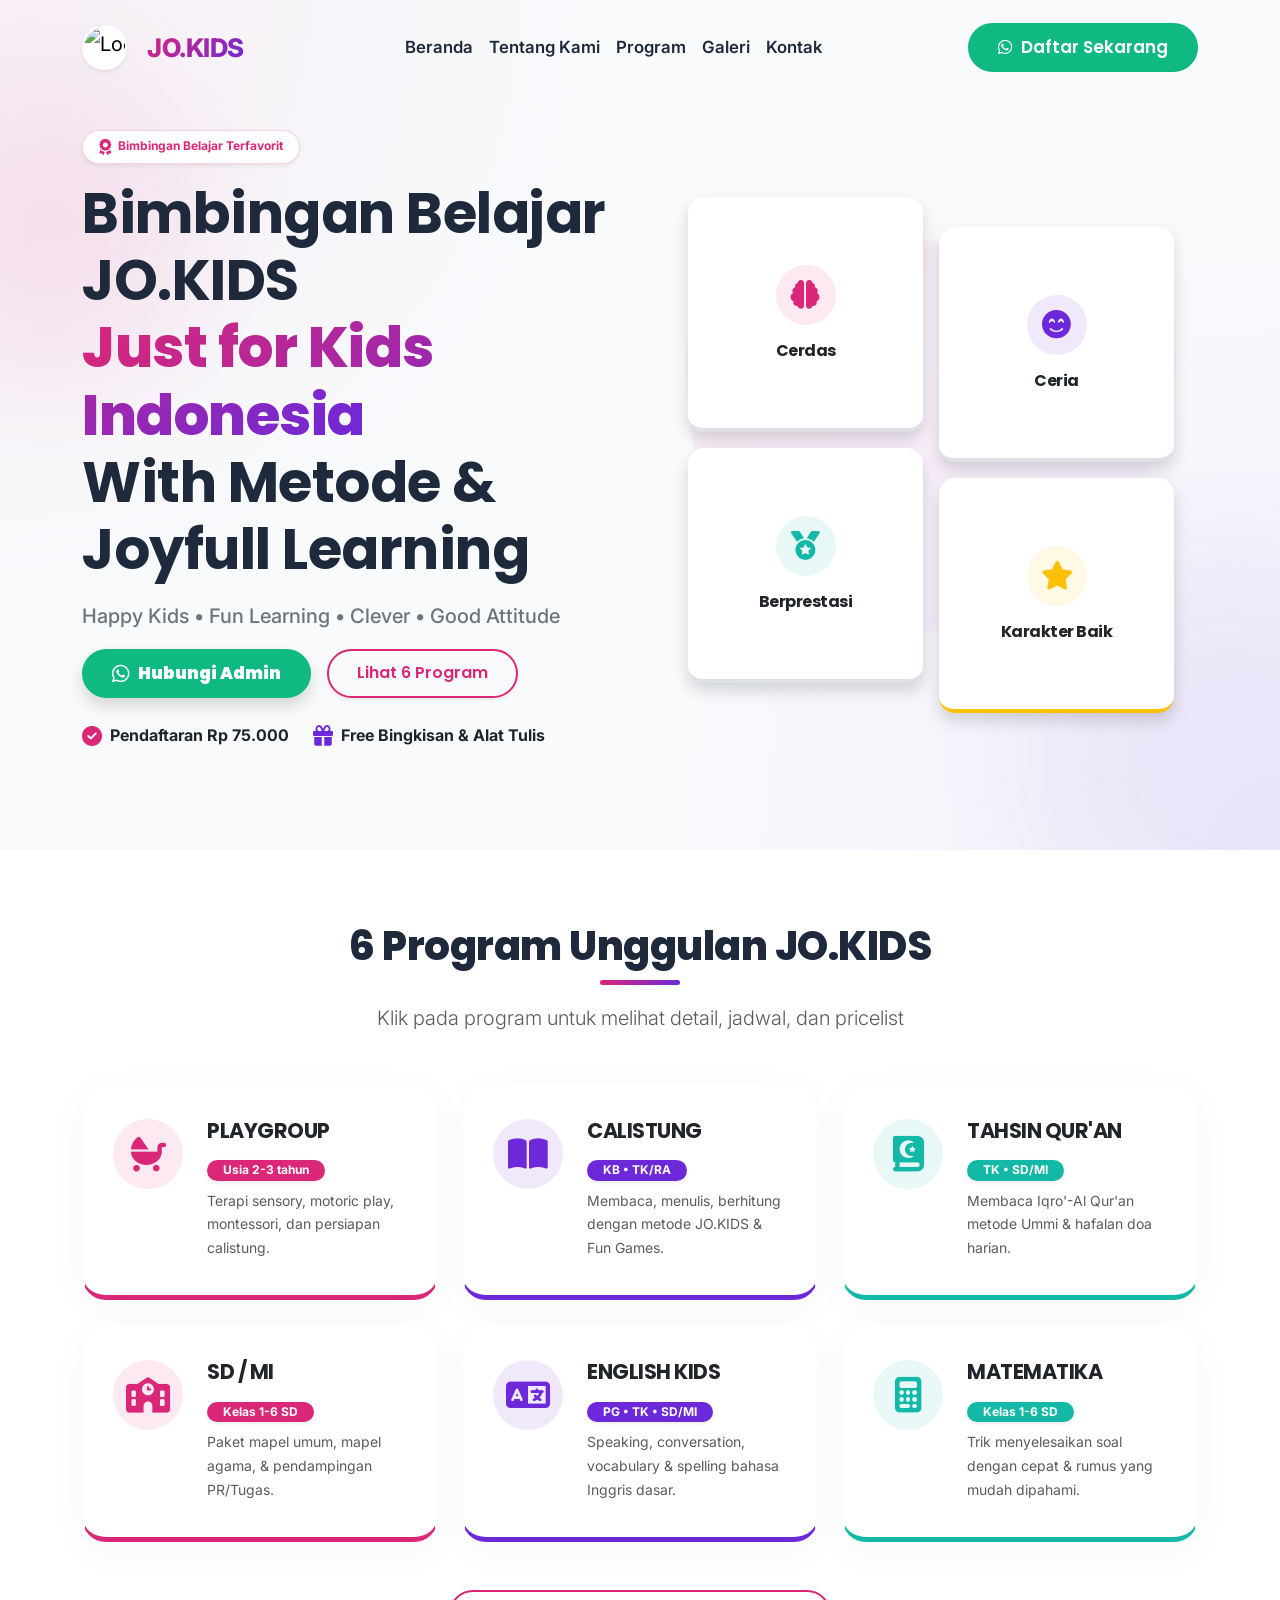
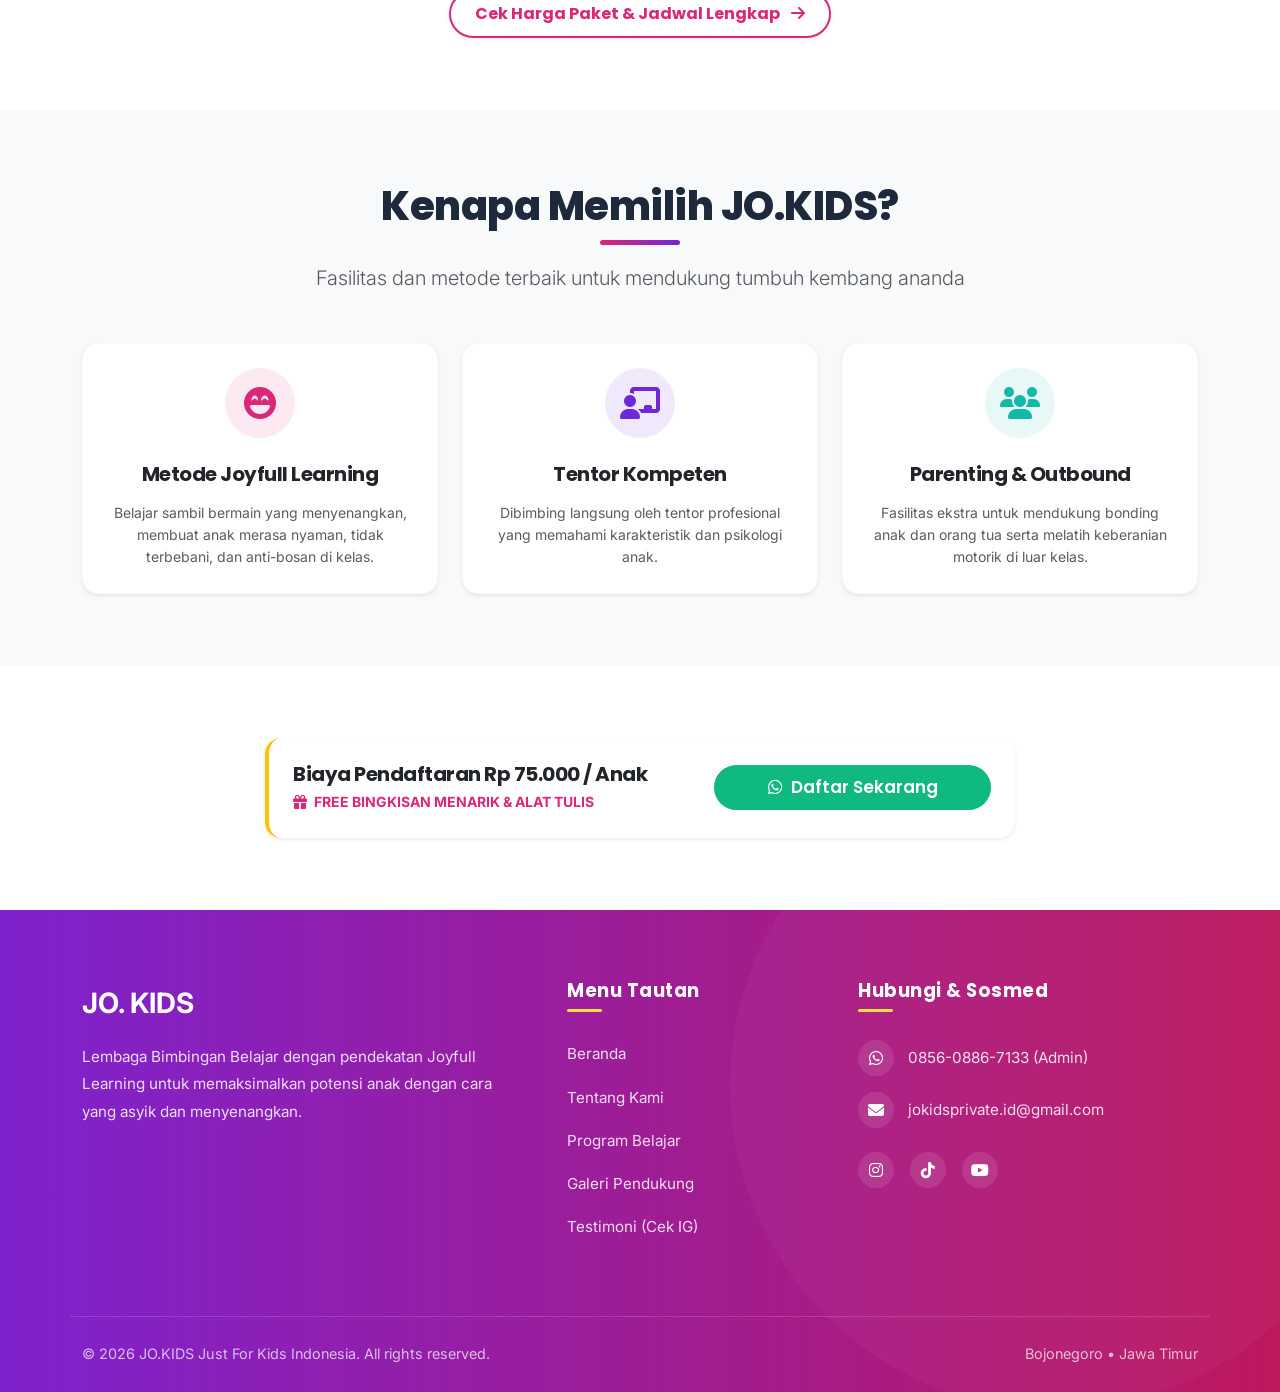
==== commit ac604b5a: "update homepage dan logo" ====
--- a/index.html
+++ b/index.html
@@ -28,16 +28,12 @@
                         <i class="fas fa-award text-pink me-1 fs-6 align-middle"></i> Bimbingan Belajar Terfavorit
                     </span>
                     <h1 class="display-4 fw-bold mb-3 hero-title">
-                        Happy Kids<br>
-                        <span class="text-gradient">Fun Learning</span><br>
-                        Clever &amp; Good Attitude
+                        Bimbingan Belajar JO.KIDS<br>
+                        <span class="text-gradient">Just for Kids Indonesia</span><br>
+                        With Metode &amp; Joyfull Learning
                     </h1>
                     <p class="lead mb-3 text-secondary fw-medium">
-                        Bimbingan Belajar JO.KIDS Bojonegoro<br>
-                        Metode Joyfull Learning
-                    </p>
-                    <p class="mb-5 text-muted small">
-                        Playgroup • Calistung • Tahsin Qur'an • SD/MI • English Kids • Matematika
+                        Happy Kids • Fun Learning • Clever • Good Attitude
                     </p>
 
                     <div class="d-flex flex-wrap gap-3">
